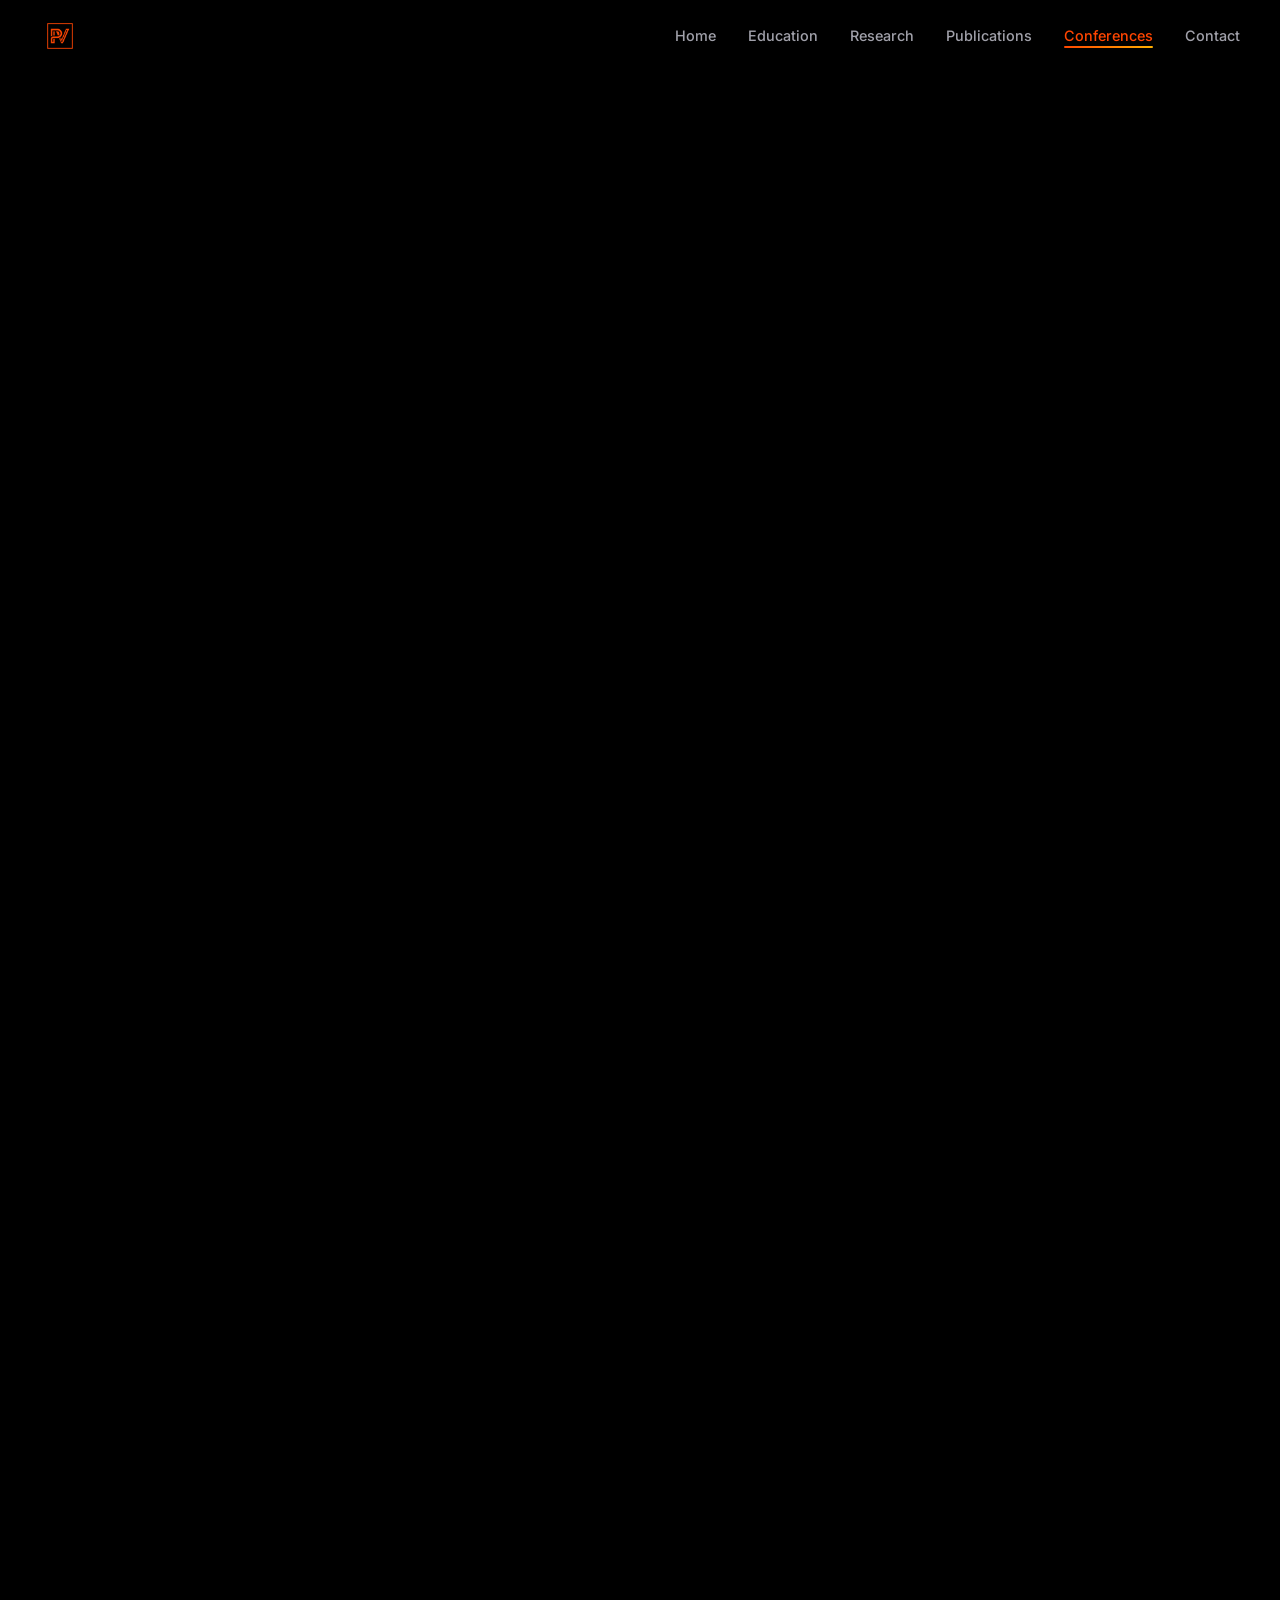
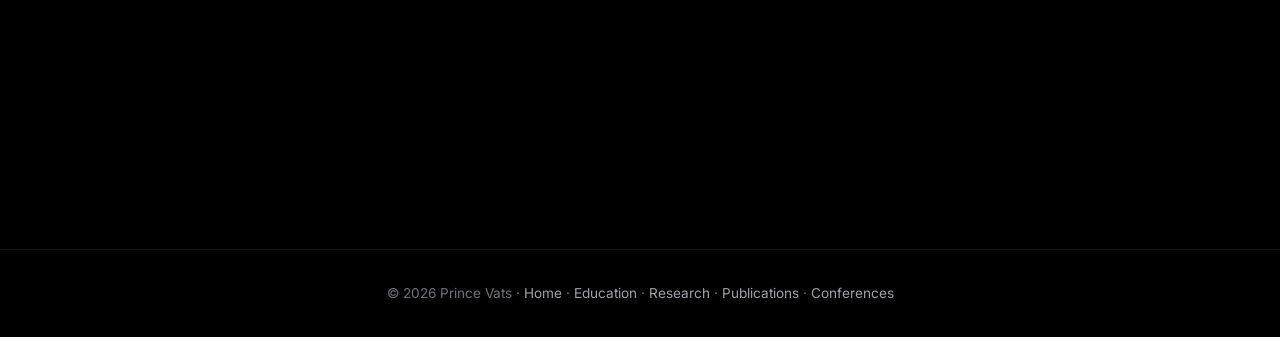
==== pages/conferences.html @ 3655b34f "Add files via upload" ====
<!DOCTYPE html>
<html lang="en">
<head>
  <meta charset="UTF-8" />
  <meta name="viewport" content="width=device-width, initial-scale=1.0" />
  <title>Conferences - Prince Vats</title>
  <link rel="icon" type="image/png" href="../assets/images/PV.png" />
  <link rel="stylesheet" href="../css/style.css?v=3" />
</head>
<body>

<!-- Aerosol particle canvas -->
<canvas id="particleCanvas"></canvas>

<!-- ===== Navigation ===== -->
<nav class="navbar" id="navbar">
  <div class="nav-inner">
    <a href="../index.html" class="nav-logo">
      <img src="../assets/images/PV.png" alt="PV Logo" />
    </a>
    <ul class="nav-links" id="navLinks">
      <li><a href="../index.html">Home</a></li>
      <li><a href="education.html">Education</a></li>
      <li><a href="research.html">Research</a></li>
      <li><a href="publications.html">Publications</a></li>
      <li><a href="conferences.html" class="active">Conferences</a></li>
      <li><a href="../index.html#contact">Contact</a></li>
    </ul>
    <button class="hamburger" id="hamburger" aria-label="Toggle navigation">
      <span></span><span></span><span></span>
    </button>
  </div>
</nav>

<!-- ===== Page Header ===== -->
<div class="page-header">
  <div class="section-container reveal">
    <div class="breadcrumb">
      <a href="../index.html">Home</a> <span class="separator">/</span> <span>Conferences</span>
    </div>
    <span class="section-label">Events & Network</span>
    <h1 class="section-title">Research Events Attended</h1>
    <p class="section-subtitle">Presenting research, engaging with the scientific community, and staying updated on the latest advancements in environmental data science.</p>
  </div>
</div>

<!-- ===== Events Area ===== -->
<section id="conferences" style="padding-top: 2rem;">
  <div class="section-container reveal">
    
    <!-- Year Filters -->
    <div class="filter-controls" id="eventFilters">
      <button class="btn btn-primary filter-btn active" data-filter="all">All</button>
      <button class="btn btn-outline filter-btn" data-filter="2025">2025</button>
      <button class="btn btn-outline filter-btn" data-filter="2023">2023</button>
    </div>

    <div class="event-list" id="eventList">
      
      <!-- Event 1 -->
      <div class="event-item filterable-item" data-year="2025">
        <div class="event-date year-2025">
          <span class="label">Dec</span>
          <span class="year">2025</span>
        </div>
        <div class="event-content">
          <h3>Symposium on Advances in Tools and Technologies to Quantify Health Impacts of Air Pollution</h3>
          <p>IIT Gandhinagar.</p>
          <span class="event-tag">Participant</span>
        </div>
      </div>

      <!-- Event 2 -->
      <div class="event-item filterable-item" data-year="2025">
        <div class="event-date year-2025">
          <span class="label">Dec</span>
          <span class="year">2025</span>
        </div>
        <div class="event-content">
          <h3>Asian Aerosol Conference (AAC 2025)</h3>
          <p>Organized by IASTA, Mumbai.</p>
          <span class="event-tag">1 Presentation &amp; 1 Poster</span>
        </div>
      </div>

      <!-- Event 3 -->
      <div class="event-item filterable-item" data-year="2025">
        <div class="event-date year-2025">
          <span class="label">Aug</span>
          <span class="year">2025</span>
        </div>
        <div class="event-content">
          <h3>India Clean Air Summit 2025</h3>
          <p>Organized by CSTEP, Bengaluru.</p>
          <span class="event-tag">2 Poster Presentations</span>
        </div>
      </div>

      <!-- Event 4 -->
      <div class="event-item filterable-item" data-year="2025">
        <div class="event-date year-2025">
          <span class="label">Mar</span>
          <span class="year">2025</span>
        </div>
        <div class="event-content">
          <h3>Smart Sensors and Data Analytics for Air Quality Management Workshop</h3>
          <p>IIT Bombay.</p>
          <span class="event-tag">Participant</span>
        </div>
      </div>

      <!-- Event 5 -->
      <div class="event-item filterable-item" data-year="2023">
        <div class="event-date year-2023">
          <span class="label">Dec</span>
          <span class="year">2023</span>
        </div>
        <div class="event-content">
          <h3>International Conference on Advances in Air Quality Management (IICAQM 2023)</h3>
          <p>IISc, Bengaluru.</p>
          <span class="event-tag">1 Paper Presentation</span>
        </div>
      </div>

      <!-- Event 6 -->
      <div class="event-item filterable-item" data-year="2023">
        <div class="event-date year-2023">
          <span class="label">Aug</span>
          <span class="year">2023</span>
        </div>
        <div class="event-content">
          <h3>AI4Water: Advanced Data-Driven and Artificial Intelligence Tools in Water Resources Workshop</h3>
          <p>IIT Roorkee.</p>
          <span class="event-tag">Participant</span>
        </div>
      </div>

      <!-- Event 7 -->
      <div class="event-item filterable-item" data-year="2023">
        <div class="event-date year-2023">
          <span class="label">Aug</span>
          <span class="year">2023</span>
        </div>
        <div class="event-content">
          <h3>7th National Water Seminar</h3>
          <p>National Institute of Hydrology, Roorkee.</p>
          <span class="event-tag">2 Paper Presentations</span>
          <span class="event-tag" style="background:rgba(52, 211, 153, 0.15);color:#34d399;margin-left:5px;">🏆 Best Paper Award</span>
        </div>
      </div>

    </div>

  </div>
</section>

<!-- ===== Footer ===== -->
<footer class="footer">
  © 2026 Prince Vats · <a href="../index.html">Home</a> · <a href="education.html">Education</a> · <a href="research.html">Research</a> · <a href="publications.html">Publications</a> · <a href="conferences.html">Conferences</a>
</footer>

<!-- ===== Scripts ===== -->
<script src="../js/particles.js"></script>
<script src="../js/nav.js"></script>
<script>
  // Simple filtering logic
  document.addEventListener('DOMContentLoaded', () => {
    const filterBtns = document.querySelectorAll('#eventFilters .filter-btn');
    const items = document.querySelectorAll('#eventList .filterable-item');

    filterBtns.forEach(btn => {
      btn.addEventListener('click', () => {
        // Update active class
        filterBtns.forEach(b => {
          b.classList.remove('btn-primary', 'active');
          if(!b.classList.contains('btn-outline')) b.classList.add('btn-outline');
        });
        btn.classList.add('btn-primary', 'active');
        btn.classList.remove('btn-outline');

        const filterVal = btn.getAttribute('data-filter');

        // Show/hide items
        items.forEach(item => {
          if (filterVal === 'all' || item.getAttribute('data-year') === filterVal) {
            item.style.display = 'grid'; // .event-item uses grid
            // trigger small reflow for animation if wanted
            item.style.opacity = '1';
          } else {
            item.style.display = 'none';
          }
        });
      });
    });
  });
</script>

</body>
</html>
---- css/style.css ----
/* ===== Google Fonts ===== */
@import url('https://fonts.googleapis.com/css2?family=Inter:wght@300;400;500;600;700;800&family=Playfair+Display:ital,wght@0,500;0,700;1,500&display=swap');

/* ===== Design Tokens ===== */
:root {
  --bg-primary: #000000;
  --bg-secondary: #0a0a0a;
  --bg-card: rgba(15, 15, 15, 0.7);
  --bg-glass: rgba(255, 255, 255, 0.03);
  --text-primary: #ffffff;
  --text-secondary: #a1a1aa;
  --text-muted: #71717a;
  --accent-1: #FF4500;
  --accent-2: #eb4000;
  --accent-3: #d13a00;
  --accent-gradient: linear-gradient(135deg, #FF4500, #ff7b00, #ffb000);
  --accent-glow: rgba(255, 69, 0, 0.15);
  --border-subtle: rgba(255, 255, 255, 0.08);
  --border-accent: rgba(255, 69, 0, 0.3);
  --radius-sm: 8px;
  --radius-md: 16px;
  --radius-lg: 24px;
  --shadow-card: 0 8px 32px rgba(0, 0, 0, 0.5);
  --shadow-glow: 0 0 60px rgba(255, 69, 0, 0.15);
  --transition-fast: 0.2s cubic-bezier(0.4, 0, 0.2, 1);
  --transition-smooth: 0.4s cubic-bezier(0.4, 0, 0.2, 1);
}

/* ===== Reset & Base ===== */
*, *::before, *::after {
  margin: 0;
  padding: 0;
  box-sizing: border-box;
}

html {
  scroll-behavior: smooth;
  font-size: 16px;
}

body {
  font-family: 'Inter', -apple-system, sans-serif;
  background: var(--bg-primary);
  color: var(--text-primary);
  line-height: 1.7;
  overflow-x: hidden;
  min-height: 100vh;
}

a {
  color: var(--accent-1);
  text-decoration: none;
  transition: var(--transition-fast);
}

a:hover {
  color: var(--accent-2);
}

/* ===== Particle Canvas ===== */
#particleCanvas {
  position: fixed;
  inset: 0;
  z-index: 0;
  pointer-events: none;
}

/* ===== Navigation ===== */
.navbar {
  position: fixed;
  top: 0;
  left: 0;
  right: 0;
  z-index: 100;
  padding: 1rem 2rem;
  transition: var(--transition-smooth);
  backdrop-filter: blur(0px);
}

.navbar.scrolled {
  backdrop-filter: blur(20px);
  background: rgba(0, 0, 0, 0.85);
  border-bottom: 1px solid var(--border-subtle);
  padding: 0.75rem 2rem;
}

.nav-inner {
  max-width: 1200px;
  margin: 0 auto;
  display: flex;
  align-items: center;
  justify-content: space-between;
}

.nav-logo {
  display: flex;
  align-items: center;
  text-decoration: none;
}

.nav-logo img {
  height: 40px;
  width: auto;
  object-fit: contain;
  border-radius: 4px; /* Slight rounding for a square image */
  transition: var(--transition-fast);
}

.nav-logo:hover img {
  transform: scale(1.05);
  box-shadow: var(--shadow-glow);
}

.nav-links {
  display: flex;
  gap: 2rem;
  list-style: none;
}

.nav-links a {
  text-decoration: none;
  color: var(--text-secondary);
  font-size: 0.9rem;
  font-weight: 500;
  transition: var(--transition-fast);
  position: relative;
}

.nav-links a::after {
  content: '';
  position: absolute;
  bottom: -4px;
  left: 0;
  width: 0;
  height: 2px;
  background: var(--accent-gradient);
  border-radius: 2px;
  transition: var(--transition-smooth);
}

.nav-links a:hover {
  color: var(--text-primary);
}

.nav-links a:hover::after {
  width: 100%;
}

.nav-links a.active {
  color: var(--accent-1);
}

.nav-links a.active::after {
  width: 100%;
}

.hamburger {
  display: none;
  flex-direction: column;
  gap: 5px;
  cursor: pointer;
  background: none;
  border: none;
  padding: 4px;
}

.hamburger span {
  width: 24px;
  height: 2px;
  background: var(--text-secondary);
  border-radius: 2px;
  transition: var(--transition-fast);
}

/* ===== Sections Common ===== */
section {
  position: relative;
  z-index: 1;
  padding: 6rem 2rem;
}

.section-container {
  max-width: 1100px;
  margin: 0 auto;
}

.section-label {
  display: inline-flex;
  align-items: center;
  gap: 0.5rem;
  font-size: 0.8rem;
  font-weight: 600;
  text-transform: uppercase;
  letter-spacing: 0.12em;
  color: var(--accent-1);
  margin-bottom: 1rem;
}

.section-label::before {
  content: '';
  width: 28px;
  height: 2px;
  background: var(--accent-gradient);
  border-radius: 2px;
}

.section-title {
  font-family: 'Playfair Display', serif;
  font-size: 2.4rem;
  font-weight: 700;
  margin-bottom: 1.5rem;
  color: var(--text-primary);
}

.section-subtitle {
  color: var(--text-secondary);
  font-size: 1.05rem;
  max-width: 700px;
  margin-bottom: 2.5rem;
}

/* ===== Page Header (for interior pages) ===== */
.page-header {
  padding-top: 8rem;
  padding-bottom: 3rem;
  position: relative;
  z-index: 1;
  text-align: center;
}

.page-header .section-label {
  justify-content: center;
}

.page-header .section-title {
  margin-bottom: 0.75rem;
}

.page-header .section-subtitle {
  margin: 0 auto;
}

/* breadcrumb */
.breadcrumb {
  display: flex;
  justify-content: center;
  gap: 0.5rem;
  font-size: 0.85rem;
  color: var(--text-muted);
  margin-bottom: 1.5rem;
}

.breadcrumb a {
  color: var(--text-secondary);
  text-decoration: none;
  transition: var(--transition-fast);
}

.breadcrumb a:hover {
  color: var(--accent-1);
}

.breadcrumb .separator {
  color: var(--text-muted);
}

/* ===== Hero Section ===== */
.hero {
  min-height: 100vh;
  display: flex;
  align-items: center;
  padding-top: 5rem;
}

.hero-grid {
  display: grid;
  grid-template-columns: 1fr 1fr;
  gap: 4rem;
  align-items: center;
}

.hero-text {
  animation: fadeInUp 0.8s ease-out;
}

.hero-badge {
  display: inline-flex;
  align-items: center;
  gap: 0.5rem;
  background: var(--bg-glass);
  border: 1px solid var(--border-accent);
  border-radius: 100px;
  padding: 0.4rem 1rem;
  font-size: 0.8rem;
  color: var(--accent-1);
  margin-bottom: 1.5rem;
  backdrop-filter: blur(10px);
}

.hero-badge .dot {
  width: 6px;
  height: 6px;
  background: #34d399;
  border-radius: 50%;
  animation: pulse 2s ease-in-out infinite;
}

.hero-name {
  font-family: 'Playfair Display', serif;
  font-size: 3.5rem;
  font-weight: 700;
  line-height: 1.15;
  margin-bottom: 0.5rem;
}

.hero-name .gradient {
  background: var(--accent-gradient);
  -webkit-background-clip: text;
  -webkit-text-fill-color: transparent;
  background-clip: text;
}

.hero-title {
  font-size: 1.2rem;
  color: var(--text-secondary);
  margin-bottom: 0.3rem;
  font-weight: 400;
}

.hero-affiliation {
  font-size: 1rem;
  color: var(--text-muted);
  margin-bottom: 2rem;
}

.hero-buttons {
  display: flex;
  gap: 1rem;
  flex-wrap: wrap;
}

/* Social links row */
.hero-socials {
  display: flex;
  gap: 0.75rem;
  margin-top: 1.5rem;
}

.social-link {
  display: inline-flex;
  align-items: center;
  justify-content: center;
  width: 42px;
  height: 42px;
  border-radius: 50%;
  background: var(--bg-glass);
  border: 1px solid var(--border-subtle);
  transition: var(--transition-fast);
  text-decoration: none;
}

.social-link:hover {
  border-color: var(--accent-1);
  background: rgba(59, 130, 246, 0.1);
  transform: translateY(-3px);
  box-shadow: 0 6px 20px rgba(59, 130, 246, 0.2);
}

.social-link svg {
  width: 20px;
  height: 20px;
  fill: var(--text-secondary);
  transition: var(--transition-fast);
}

.social-link:hover svg {
  fill: var(--accent-1);
}

/* ===== Buttons ===== */
.btn {
  display: inline-flex;
  align-items: center;
  gap: 0.5rem;
  padding: 0.75rem 1.5rem;
  border-radius: var(--radius-sm);
  font-size: 0.9rem;
  font-weight: 500;
  text-decoration: none;
  cursor: pointer;
  transition: var(--transition-fast);
  border: none;
  font-family: inherit;
}

.btn-primary {
  background: var(--accent-gradient);
  color: #000;
  font-weight: 600;
}

.btn-primary:hover {
  transform: translateY(-2px);
  box-shadow: 0 8px 30px rgba(59, 130, 246, 0.35);
  color: #000;
}

.btn-outline {
  background: transparent;
  color: var(--text-primary);
  border: 1px solid var(--border-accent);
}

.btn-outline:hover {
  background: var(--bg-glass);
  border-color: var(--accent-1);
  transform: translateY(-2px);
  color: var(--text-primary);
}

.btn-sm {
  padding: 0.5rem 1.1rem;
  font-size: 0.82rem;
}

/* Hero Image */
.hero-image-wrapper {
  display: flex;
  justify-content: center;
  animation: fadeInUp 0.8s ease-out 0.2s both;
}

.hero-image-frame {
  position: relative;
  width: 340px;
  height: 340px;
}

.hero-image-frame::before {
  content: '';
  position: absolute;
  inset: -3px;
  border-radius: 50%;
  background: var(--accent-gradient);
  opacity: 0.6;
  animation: rotate 8s linear infinite;
}

.hero-image-frame::after {
  content: '';
  position: absolute;
  inset: -20px;
  border-radius: 50%;
  border: 1px dashed var(--border-accent);
  animation: rotate 20s linear infinite reverse;
}

.hero-image {
  position: relative;
  width: 100%;
  height: 100%;
  border-radius: 50%;
  object-fit: cover;
  border: 4px solid var(--bg-primary);
  z-index: 1;
}

/* Floating particles around image */
.floating-particle {
  position: absolute;
  width: 8px;
  height: 8px;
  border-radius: 50%;
  z-index: 2;
}

.floating-particle:nth-child(2) {
  top: 10%;
  right: -5%;
  background: var(--accent-1);
  animation: float 3s ease-in-out infinite;
}

.floating-particle:nth-child(3) {
  bottom: 15%;
  left: -8%;
  background: var(--accent-2);
  animation: float 4s ease-in-out infinite 1s;
}

.floating-particle:nth-child(4) {
  top: 50%;
  right: -10%;
  background: var(--accent-3);
  width: 6px;
  height: 6px;
  animation: float 3.5s ease-in-out infinite 0.5s;
}

/* ===== About Section (Homepage) ===== */
.about-content {
  display: grid;
  grid-template-columns: 2fr 1fr;
  gap: 3rem;
}

.about-text p {
  color: var(--text-secondary);
  margin-bottom: 1rem;
  font-size: 1.05rem;
}

.stats-grid {
  display: grid;
  grid-template-columns: 1fr 1fr;
  gap: 1rem;
}

.stat-card {
  background: var(--bg-glass);
  border: 1px solid var(--border-subtle);
  border-radius: var(--radius-md);
  padding: 1.5rem;
  text-align: center;
  transition: var(--transition-fast);
  backdrop-filter: blur(10px);
}

.stat-card:hover {
  border-color: var(--border-accent);
  transform: translateY(-4px);
  box-shadow: var(--shadow-glow);
}

.stat-number {
  font-size: 1.8rem;
  font-weight: 700;
  background: var(--accent-gradient);
  -webkit-background-clip: text;
  -webkit-text-fill-color: transparent;
  background-clip: text;
}

.stat-label {
  font-size: 0.8rem;
  color: var(--text-muted);
  margin-top: 0.25rem;
}

/* ===== Summary Cards (Homepage) ===== */
.summary-grid {
  display: grid;
  grid-template-columns: repeat(auto-fill, minmax(300px, 1fr));
  gap: 1.5rem;
}

.summary-card {
  background: var(--bg-glass);
  border: 1px solid var(--border-subtle);
  border-radius: var(--radius-md);
  padding: 2rem;
  transition: var(--transition-smooth);
  backdrop-filter: blur(10px);
  position: relative;
  overflow: hidden;
  display: flex;
  flex-direction: column;
}

.summary-card::before {
  content: '';
  position: absolute;
  top: 0;
  left: 0;
  right: 0;
  height: 3px;
  background: var(--accent-gradient);
  opacity: 0;
  transition: var(--transition-fast);
}

.summary-card:hover {
  border-color: var(--border-accent);
  transform: translateY(-6px);
  box-shadow: var(--shadow-glow);
}

.summary-card:hover::before {
  opacity: 1;
}

.summary-icon {
  width: 48px;
  height: 48px;
  border-radius: var(--radius-sm);
  background: rgba(59, 130, 246, 0.1);
  display: flex;
  align-items: center;
  justify-content: center;
  font-size: 1.5rem;
  margin-bottom: 1.25rem;
}

.summary-card h3 {
  font-size: 1.15rem;
  font-weight: 600;
  margin-bottom: 0.5rem;
}

.summary-card p {
  color: var(--text-secondary);
  font-size: 0.9rem;
  line-height: 1.6;
  flex: 1;
}

.summary-card .btn {
  margin-top: 1.25rem;
  align-self: flex-start;
}

/* ===== Education Timeline ===== */
.timeline {
  position: relative;
  padding-left: 2rem;
}

.timeline::before {
  content: '';
  position: absolute;
  left: 0;
  top: 0;
  bottom: 0;
  width: 2px;
  background: linear-gradient(to bottom, var(--accent-1), var(--accent-3), transparent);
  border-radius: 2px;
}

.timeline-item {
  position: relative;
  padding-bottom: 2.5rem;
}

.timeline-item:last-child {
  padding-bottom: 0;
}

.timeline-item::before {
  content: '';
  position: absolute;
  left: -2rem;
  top: 6px;
  width: 12px;
  height: 12px;
  border-radius: 50%;
  border: 2px solid var(--accent-1);
  background: var(--bg-primary);
  transform: translateX(-5px);
}

.timeline-item.active::before {
  background: var(--accent-1);
  box-shadow: 0 0 12px var(--accent-1);
}

.timeline-card {
  background: var(--bg-glass);
  border: 1px solid var(--border-subtle);
  border-radius: var(--radius-md);
  padding: 1.5rem 2rem;
  transition: var(--transition-fast);
  backdrop-filter: blur(10px);
}

.timeline-card:hover {
  border-color: var(--border-accent);
  box-shadow: var(--shadow-glow);
}

.timeline-year {
  display: inline-block;
  font-size: 0.75rem;
  font-weight: 600;
  color: var(--accent-1);
  background: rgba(59, 130, 246, 0.1);
  padding: 0.2rem 0.7rem;
  border-radius: 100px;
  margin-bottom: 0.75rem;
}

.timeline-degree {
  font-size: 1.15rem;
  font-weight: 600;
  margin-bottom: 0.25rem;
}

.timeline-school {
  color: var(--text-secondary);
  font-size: 0.95rem;
}

.timeline-details {
  color: var(--text-muted);
  font-size: 0.85rem;
  margin-top: 0.5rem;
  line-height: 1.6;
}

/* ===== Research Cards ===== */
.research-grid {
  display: grid;
  grid-template-columns: repeat(auto-fill, minmax(300px, 1fr));
  gap: 1.5rem;
}

.research-card {
  background: var(--bg-glass);
  border: 1px solid var(--border-subtle);
  border-radius: var(--radius-md);
  padding: 2rem;
  transition: var(--transition-smooth);
  backdrop-filter: blur(10px);
  position: relative;
  overflow: hidden;
}

.research-card::before {
  content: '';
  position: absolute;
  top: 0;
  left: 0;
  right: 0;
  height: 3px;
  background: var(--accent-gradient);
  opacity: 0;
  transition: var(--transition-fast);
}

.research-card:hover {
  border-color: var(--border-accent);
  transform: translateY(-6px);
  box-shadow: var(--shadow-glow);
}

.research-card:hover::before {
  opacity: 1;
}

.research-icon {
  width: 48px;
  height: 48px;
  border-radius: var(--radius-sm);
  background: rgba(59, 130, 246, 0.1);
  display: flex;
  align-items: center;
  justify-content: center;
  font-size: 1.5rem;
  margin-bottom: 1.25rem;
}

.research-card h3 {
  font-size: 1.05rem;
  font-weight: 600;
  margin-bottom: 0.5rem;
}

.research-card p {
  color: var(--text-secondary);
  font-size: 0.9rem;
  line-height: 1.6;
}

/* ===== Publications List ===== */
.publication-list {
  display: flex;
  flex-direction: column;
  gap: 1.5rem;
}

.publication-item {
  background: var(--bg-glass);
  border: 1px solid var(--border-subtle);
  border-radius: var(--radius-md);
  padding: 2rem;
  transition: var(--transition-smooth);
  backdrop-filter: blur(10px);
  position: relative;
  overflow: hidden;
  display: flex;
  flex-direction: column;
}

.publication-content-wrapper {
  display: grid;
  grid-template-columns: 140px 1fr;
  gap: 1.5rem;
  align-items: start;
}

.publication-thumbnail-link {
  display: block;
  width: 100%;
  flex-shrink: 0;
  border-radius: var(--radius-sm);
  overflow: hidden;
  border: 1px solid var(--border-subtle);
  transition: var(--transition-fast);
  background: var(--bg-secondary);
}

.publication-thumbnail-link:hover {
  border-color: var(--accent-1);
  box-shadow: var(--shadow-glow);
  transform: translateY(-3px);
}

.publication-thumbnail {
  width: 100%;
  height: auto;
  aspect-ratio: 3/4;
  object-fit: cover;
  display: block;
  opacity: 0.9;
  transition: opacity 0.3s ease;
}

.publication-thumbnail:hover {
  opacity: 1;
}

@media (max-width: 640px) {
  .publication-content-wrapper {
    grid-template-columns: 1fr;
  }
  .publication-thumbnail-link {
    width: 120px;
    margin-bottom: 1rem;
  }
}

.publication-item::before {
  content: '';
  position: absolute;
  top: 0;
  left: 0;
  bottom: 0;
  width: 3px;
  background: var(--accent-gradient);
  opacity: 0;
  transition: var(--transition-fast);
}

.publication-item:hover {
  border-color: var(--border-accent);
  box-shadow: var(--shadow-glow);
}

.publication-item:hover::before {
  opacity: 1;
}

.publication-number {
  display: inline-flex;
  align-items: center;
  justify-content: center;
  width: 28px;
  height: 28px;
  border-radius: 50%;
  background: rgba(59, 130, 246, 0.15);
  color: var(--accent-1);
  font-size: 0.8rem;
  font-weight: 700;
  margin-bottom: 0.75rem;
}

.publication-title {
  font-size: 1.05rem;
  font-weight: 600;
  margin-bottom: 0.5rem;
  line-height: 1.5;
  color: var(--text-primary);
}

.publication-authors {
  color: var(--text-secondary);
  font-size: 0.9rem;
  margin-bottom: 0.35rem;
}

.publication-authors strong {
  color: var(--accent-2);
}

.publication-venue {
  color: var(--text-muted);
  font-size: 0.85rem;
  font-style: italic;
}

.publication-year {
  display: inline-block;
  font-size: 0.75rem;
  font-weight: 600;
  color: var(--accent-1);
  background: rgba(59, 130, 246, 0.1);
  padding: 0.15rem 0.6rem;
  border-radius: 100px;
  margin-top: 0.75rem;
}

.scholar-cta {
  margin-top: 3rem;
  text-align: center;
}

/* ===== Conference / Events ===== */
.event-list {
  display: flex;
  flex-direction: column;
  gap: 1.5rem;
}

.event-item {
  background: var(--bg-glass);
  border: 1px solid var(--border-subtle);
  border-radius: var(--radius-md);
  padding: 2rem;
  transition: var(--transition-smooth);
  backdrop-filter: blur(10px);
  display: grid;
  grid-template-columns: auto 1fr;
  gap: 1.5rem;
  align-items: start;
}

.event-item:hover {
  border-color: var(--border-accent);
  box-shadow: var(--shadow-glow);
}

.event-date {
  display: flex;
  flex-direction: column;
  align-items: center;
  justify-content: center;
  min-width: 70px;
  padding: 0.75rem;
  border-radius: var(--radius-sm);
  background: rgba(59, 130, 246, 0.1);
  border: 1px solid var(--border-accent);
}

.event-date .year {
  font-size: 1.4rem;
  font-weight: 700;
  background: var(--accent-gradient);
  -webkit-background-clip: text;
  -webkit-text-fill-color: transparent;
  background-clip: text;
}

.event-date .label {
  font-size: 0.7rem;
  color: var(--text-muted);
  text-transform: uppercase;
  letter-spacing: 0.05em;
}

.event-content h3 {
  font-size: 1.05rem;
  font-weight: 600;
  margin-bottom: 0.35rem;
}

.event-content p {
  color: var(--text-secondary);
  font-size: 0.9rem;
  line-height: 1.6;
}

/* Custom Year Event Colors */
.event-date.year-2025 {
  background: rgba(147, 51, 234, 0.1);
  border-color: rgba(147, 51, 234, 0.3);
}
.event-date.year-2025 .year {
  background: linear-gradient(135deg, #a855f7 0%, #ec4899 100%);
  -webkit-background-clip: text;
  -webkit-text-fill-color: transparent;
  background-clip: text;
}
.event-date.year-2023 {
  background: rgba(16, 185, 129, 0.1);
  border-color: rgba(16, 185, 129, 0.3);
}
.event-date.year-2023 .year {
  background: linear-gradient(135deg, #10b981 0%, #2dd4bf 100%);
  -webkit-background-clip: text;
  -webkit-text-fill-color: transparent;
  background-clip: text;
}

/* ===== Filter Controls ===== */
.filter-controls {
  display: flex;
  justify-content: center;
  gap: 1rem;
  margin-bottom: 3rem;
  flex-wrap: wrap;
}

.filter-btn {
  padding: 0.6rem 1.25rem;
  font-size: 0.9rem;
  border-radius: 100px;
}

.event-tag {
  display: inline-block;
  font-size: 0.72rem;
  font-weight: 600;
  color: var(--accent-1);
  background: rgba(59, 130, 246, 0.1);
  padding: 0.15rem 0.55rem;
  border-radius: 100px;
  margin-top: 0.5rem;
}

/* ===== Skills / Tools ===== */
.skills-container {
  display: flex;
  flex-wrap: wrap;
  gap: 0.75rem;
}

.skill-tag {
  display: inline-flex;
  align-items: center;
  gap: 0.4rem;
  padding: 0.5rem 1rem;
  background: var(--bg-glass);
  border: 1px solid var(--border-subtle);
  border-radius: 100px;
  font-size: 0.85rem;
  color: var(--text-secondary);
  transition: var(--transition-fast);
  backdrop-filter: blur(10px);
}

.skill-tag:hover {
  border-color: var(--border-accent);
  color: var(--accent-1);
  transform: translateY(-2px);
}

/* ===== Contact Section ===== */
.contact-grid {
  display: grid;
  grid-template-columns: 1fr 1fr;
  gap: 2rem;
}

.contact-info {
  display: flex;
  flex-direction: column;
  gap: 1.5rem;
}

.contact-item {
  display: flex;
  align-items: center;
  gap: 1rem;
  color: var(--text-secondary);
}

.contact-icon {
  width: 44px;
  height: 44px;
  border-radius: var(--radius-sm);
  background: rgba(59, 130, 246, 0.1);
  display: flex;
  align-items: center;
  justify-content: center;
  font-size: 1.2rem;
  flex-shrink: 0;
}

.contact-item a {
  color: var(--text-secondary);
  text-decoration: none;
  transition: var(--transition-fast);
}

.contact-item a:hover {
  color: var(--accent-1);
}

.contact-form {
  display: flex;
  flex-direction: column;
  gap: 1rem;
}

.form-group input,
.form-group textarea {
  width: 100%;
  padding: 0.85rem 1rem;
  background: var(--bg-glass);
  border: 1px solid var(--border-subtle);
  border-radius: var(--radius-sm);
  color: var(--text-primary);
  font-family: 'Inter', sans-serif;
  font-size: 0.9rem;
  transition: var(--transition-fast);
  outline: none;
}

.form-group input:focus,
.form-group textarea:focus {
  border-color: var(--accent-1);
  box-shadow: 0 0 0 3px rgba(255, 69, 0, 0.12);
}

.form-group textarea {
  min-height: 120px;
  resize: vertical;
}

.form-group input::placeholder,
.form-group textarea::placeholder {
  color: var(--text-muted);
}

/* ===== Footer ===== */
.footer {
  position: relative;
  z-index: 1;
  text-align: center;
  padding: 2rem;
  border-top: 1px solid var(--border-subtle);
  color: var(--text-muted);
  font-size: 0.85rem;
}

.footer a {
  color: var(--text-secondary);
  text-decoration: none;
  transition: var(--transition-fast);
}

.footer a:hover {
  color: var(--accent-1);
}

/* ===== Animations ===== */
@keyframes fadeInUp {
  from {
    opacity: 0;
    transform: translateY(30px);
  }
  to {
    opacity: 1;
    transform: translateY(0);
  }
}

@keyframes float {
  0%, 100% { transform: translateY(0); }
  50% { transform: translateY(-12px); }
}

@keyframes pulse {
  0%, 100% { opacity: 1; transform: scale(1); }
  50% { opacity: 0.5; transform: scale(1.5); }
}

@keyframes rotate {
  from { transform: rotate(0deg); }
  to { transform: rotate(360deg); }
}

/* Scroll reveal */
.reveal {
  opacity: 0;
  transform: translateY(30px);
  transition: opacity 0.6s ease-out, transform 0.6s ease-out;
}

.reveal.visible {
  opacity: 1;
  transform: translateY(0);
}

/* ===== Responsive ===== */
@media (max-width: 900px) {
  .hero-grid {
    grid-template-columns: 1fr;
    text-align: center;
    gap: 3rem;
  }

  .hero-image-wrapper {
    order: -1;
  }

  .hero-image-frame {
    width: 260px;
    height: 260px;
  }

  .hero-buttons {
    justify-content: center;
  }

  .hero-socials {
    justify-content: center;
  }

  .hero-name {
    font-size: 2.6rem;
  }

  .about-content {
    grid-template-columns: 1fr;
  }

  .contact-grid {
    grid-template-columns: 1fr;
  }

  .section-title {
    font-size: 2rem;
  }

  .nav-links {
    display: none;
    position: absolute;
    top: 100%;
    left: 0;
    right: 0;
    flex-direction: column;
    background: rgba(0, 0, 0, 0.95);
    backdrop-filter: blur(20px);
    padding: 1rem 2rem;
    gap: 1rem;
    border-bottom: 1px solid var(--border-subtle);
  }

  .nav-links.active {
    display: flex;
  }

  .hamburger {
    display: flex;
  }

  .event-item {
    grid-template-columns: 1fr;
  }
}

@media (max-width: 600px) {
  section {
    padding: 4rem 1.25rem;
  }

  .hero-name {
    font-size: 2rem;
  }

  .research-grid,
  .summary-grid {
    grid-template-columns: 1fr;
  }

  .stats-grid {
    grid-template-columns: 1fr 1fr;
  }

  .page-header {
    padding-top: 6rem;
  }
}
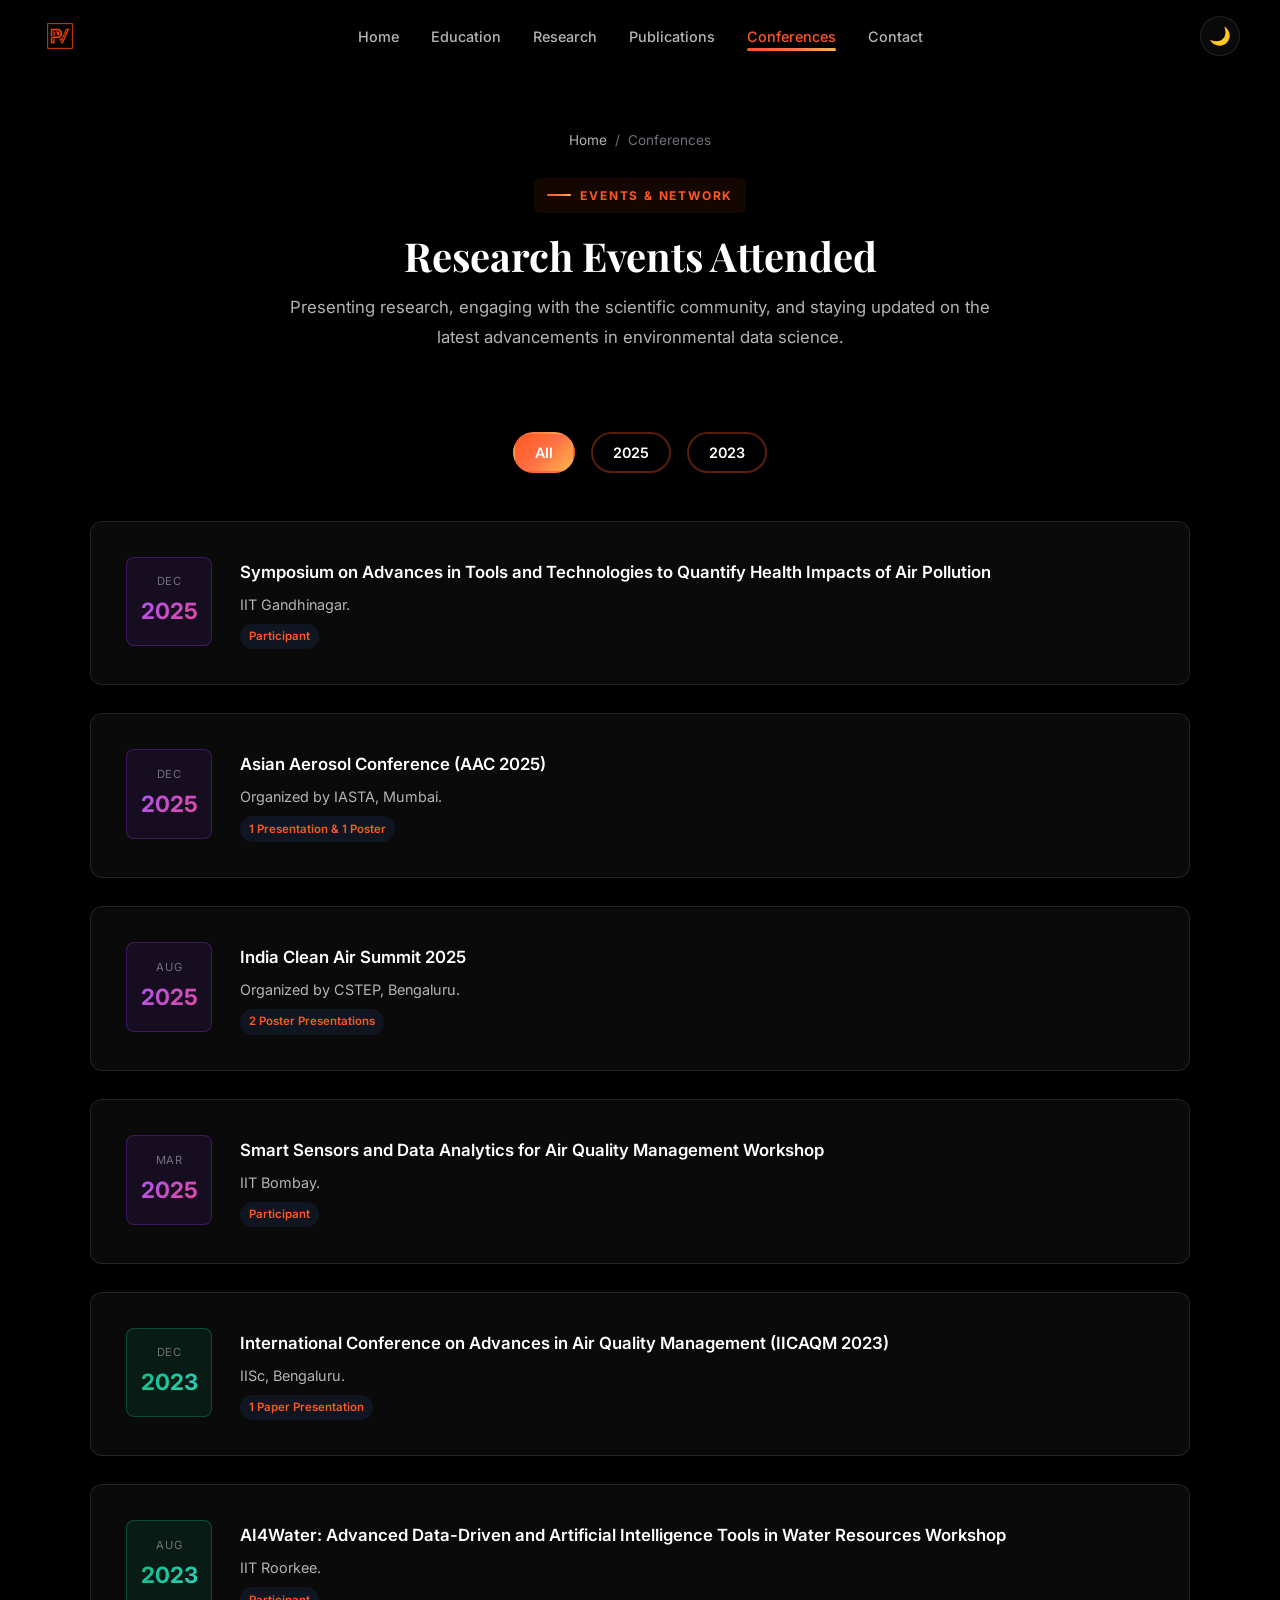
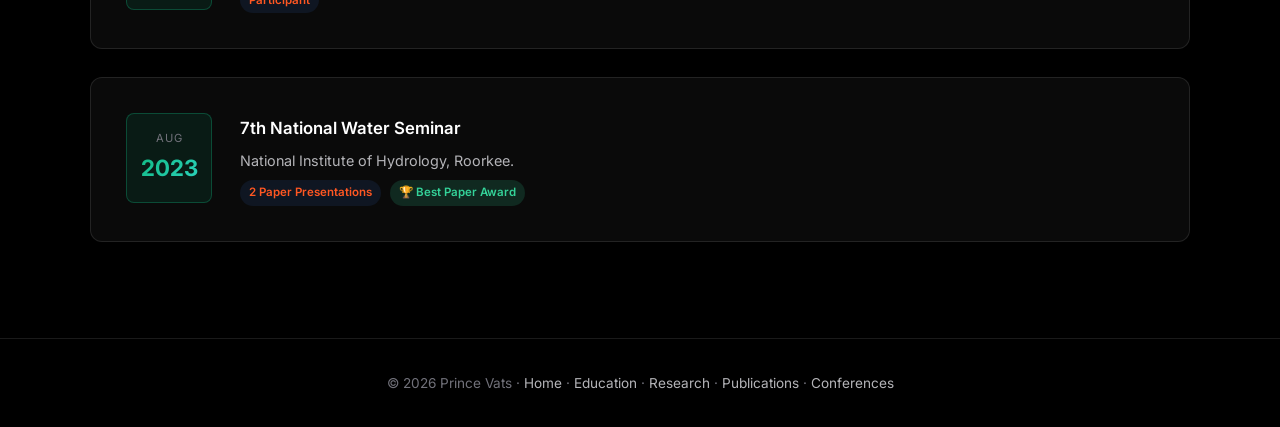
==== commit c8002444: "feat: modernize website with refined design system, dark mode toggle, and enhanced animations - Refi" ====
--- a/pages/conferences.html
+++ b/pages/conferences.html
@@ -26,6 +26,9 @@
       <li><a href="conferences.html" class="active">Conferences</a></li>
       <li><a href="../index.html#contact">Contact</a></li>
     </ul>
+    <button class="theme-toggle" id="themeToggle" aria-label="Toggle dark mode" title="Toggle theme">
+      <span>🌙</span>
+    </button>
     <button class="hamburger" id="hamburger" aria-label="Toggle navigation">
       <span></span><span></span><span></span>
     </button>
--- a/css/style.css
+++ b/css/style.css
@@ -1,29 +1,85 @@
 /* ===== Google Fonts ===== */
 @import url('https://fonts.googleapis.com/css2?family=Inter:wght@300;400;500;600;700;800&family=Playfair+Display:ital,wght@0,500;0,700;1,500&display=swap');
 
-/* ===== Design Tokens ===== */
+/* ===== Design Tokens (Dark Mode - Default) ===== */
 :root {
+  /* Background Colors */
   --bg-primary: #000000;
   --bg-secondary: #0a0a0a;
   --bg-card: rgba(15, 15, 15, 0.7);
-  --bg-glass: rgba(255, 255, 255, 0.03);
+  --bg-glass: rgba(255, 255, 255, 0.04);
+  
+  /* Text Colors */
   --text-primary: #ffffff;
-  --text-secondary: #a1a1aa;
+  --text-secondary: #b4b4b8;
   --text-muted: #71717a;
-  --accent-1: #FF4500;
-  --accent-2: #eb4000;
-  --accent-3: #d13a00;
-  --accent-gradient: linear-gradient(135deg, #FF4500, #ff7b00, #ffb000);
-  --accent-glow: rgba(255, 69, 0, 0.15);
-  --border-subtle: rgba(255, 255, 255, 0.08);
-  --border-accent: rgba(255, 69, 0, 0.3);
+  
+  /* Primary Accent - Refined Orange-Red */
+  --accent-1: #FF5722;        /* Refined primary orange */
+  --accent-1-hover: #FF6E40;  /* Lighter hover state */
+  --accent-1-dark: #E64A19;   /* Darker state */
+  --accent-2: #FF7043;        /* Secondary lighter orange */
+  --accent-3: #D84315;        /* Tertiary darker orange */
+  
+  /* Accent Gradients */
+  --accent-gradient: linear-gradient(135deg, #FF5722 0%, #FF7043 50%, #FFB74D 100%);
+  --accent-glow: rgba(255, 87, 34, 0.15);
+  --accent-soft-glow: rgba(255, 87, 34, 0.08);
+  
+  /* Borders */
+  --border-subtle: rgba(255, 255, 255, 0.10);
+  --border-accent: rgba(255, 87, 34, 0.35);
+  --border-accent-hover: rgba(255, 87, 34, 0.50);
+  
+  /* Border Radius */
   --radius-sm: 8px;
-  --radius-md: 16px;
-  --radius-lg: 24px;
+  --radius-md: 12px;
+  --radius-lg: 16px;
+  
+  /* Shadows */
+  --shadow-sm: 0 4px 12px rgba(0, 0, 0, 0.4);
   --shadow-card: 0 8px 32px rgba(0, 0, 0, 0.5);
-  --shadow-glow: 0 0 60px rgba(255, 69, 0, 0.15);
+  --shadow-lg: 0 16px 48px rgba(0, 0, 0, 0.6);
+  --shadow-glow: 0 0 24px rgba(255, 87, 34, 0.20);
+  --shadow-glow-lg: 0 0 48px rgba(255, 87, 34, 0.25);
+  
+  /* Transitions */
   --transition-fast: 0.2s cubic-bezier(0.4, 0, 0.2, 1);
-  --transition-smooth: 0.4s cubic-bezier(0.4, 0, 0.2, 1);
+  --transition-smooth: 0.35s cubic-bezier(0.4, 0, 0.2, 1);
+  --transition-slow: 0.5s cubic-bezier(0.4, 0, 0.2, 1);
+}
+
+/* ===== Light Mode Colors (for dark mode toggle) ===== */
+:root.light-mode {
+  /* Background Colors */
+  --bg-primary: #fafafa;
+  --bg-secondary: #f5f5f5;
+  --bg-card: rgba(255, 255, 255, 0.8);
+  --bg-glass: rgba(255, 255, 255, 0.6);
+  
+  /* Text Colors */
+  --text-primary: #1a1a1a;
+  --text-secondary: #4b5563;
+  --text-muted: #8b92a0;
+  
+  /* Accent Colors - Same accent */
+  --accent-1: #FF5722;
+  --accent-1-hover: #FF6E40;
+  --accent-1-dark: #E64A19;
+  --accent-2: #FF7043;
+  --accent-3: #D84315;
+  
+  /* Borders */
+  --border-subtle: rgba(0, 0, 0, 0.10);
+  --border-accent: rgba(255, 87, 34, 0.30);
+  --border-accent-hover: rgba(255, 87, 34, 0.45);
+  
+  /* Shadows */
+  --shadow-sm: 0 4px 12px rgba(0, 0, 0, 0.08);
+  --shadow-card: 0 8px 32px rgba(0, 0, 0, 0.12);
+  --shadow-lg: 0 16px 48px rgba(0, 0, 0, 0.15);
+  --shadow-glow: 0 0 24px rgba(255, 87, 34, 0.15);
+  --shadow-glow-lg: 0 0 48px rgba(255, 87, 34, 0.20);
 }
 
 /* ===== Reset & Base ===== */
@@ -42,9 +98,10 @@
   font-family: 'Inter', -apple-system, sans-serif;
   background: var(--bg-primary);
   color: var(--text-primary);
-  line-height: 1.7;
+  line-height: 1.8;
   overflow-x: hidden;
   min-height: 100vh;
+  transition: background 0.3s ease, color 0.3s ease;
 }
 
 a {
@@ -102,13 +159,36 @@
   height: 40px;
   width: auto;
   object-fit: contain;
-  border-radius: 4px; /* Slight rounding for a square image */
+  border-radius: 6px;
   transition: var(--transition-fast);
 }
 
 .nav-logo:hover img {
+  transform: scale(1.08);
+  box-shadow: var(--shadow-glow);
+}
+
+/* Dark mode toggle button */
+.theme-toggle {
+  display: flex;
+  align-items: center;
+  justify-content: center;
+  width: 40px;
+  height: 40px;
+  border-radius: 50%;
+  background: var(--bg-glass);
+  border: 1px solid var(--border-subtle);
+  cursor: pointer;
+  transition: var(--transition-fast);
+  color: var(--text-secondary);
+  font-size: 1.1rem;
+}
+
+.theme-toggle:hover {
+  border-color: var(--accent-1);
+  color: var(--accent-1);
+  background: rgba(255, 87, 34, 0.08);
   transform: scale(1.05);
-  box-shadow: var(--shadow-glow);
 }
 
 .nav-links {
@@ -124,15 +204,16 @@
   font-weight: 500;
   transition: var(--transition-fast);
   position: relative;
+  padding-bottom: 6px;
 }
 
 .nav-links a::after {
   content: '';
   position: absolute;
-  bottom: -4px;
+  bottom: 0;
   left: 0;
   width: 0;
-  height: 2px;
+  height: 3px;
   background: var(--accent-gradient);
   border-radius: 2px;
   transition: var(--transition-smooth);
@@ -142,16 +223,13 @@
   color: var(--text-primary);
 }
 
-.nav-links a:hover::after {
+.nav-links a:hover::after,
+.nav-links a.active::after {
   width: 100%;
 }
 
 .nav-links a.active {
   color: var(--accent-1);
-}
-
-.nav-links a.active::after {
-  width: 100%;
 }
 
 .hamburger {
@@ -187,18 +265,21 @@
 .section-label {
   display: inline-flex;
   align-items: center;
-  gap: 0.5rem;
-  font-size: 0.8rem;
-  font-weight: 600;
+  gap: 0.6rem;
+  font-size: 0.75rem;
+  font-weight: 700;
   text-transform: uppercase;
-  letter-spacing: 0.12em;
+  letter-spacing: 0.15em;
   color: var(--accent-1);
-  margin-bottom: 1rem;
+  margin-bottom: 1.2rem;
+  padding: 0.4rem 0.8rem;
+  background: var(--accent-soft-glow);
+  border-radius: 6px;
 }
 
 .section-label::before {
   content: '';
-  width: 28px;
+  width: 24px;
   height: 2px;
   background: var(--accent-gradient);
   border-radius: 2px;
@@ -206,10 +287,11 @@
 
 .section-title {
   font-family: 'Playfair Display', serif;
-  font-size: 2.4rem;
+  font-size: 2.5rem;
   font-weight: 700;
-  margin-bottom: 1.5rem;
+  margin-bottom: 1.75rem;
   color: var(--text-primary);
+  line-height: 1.2;
 }
 
 .section-subtitle {
@@ -286,15 +368,22 @@
 .hero-badge {
   display: inline-flex;
   align-items: center;
-  gap: 0.5rem;
-  background: var(--bg-glass);
-  border: 1px solid var(--border-accent);
-  border-radius: 100px;
-  padding: 0.4rem 1rem;
+  gap: 0.6rem;
+  background: var(--accent-soft-glow);
+  border: 1.5px solid var(--border-accent);
+  border-radius: 50px;
+  padding: 0.5rem 1.2rem;
   font-size: 0.8rem;
+  font-weight: 600;
   color: var(--accent-1);
-  margin-bottom: 1.5rem;
+  margin-bottom: 2rem;
   backdrop-filter: blur(10px);
+  transition: var(--transition-fast);
+}
+
+.hero-badge:hover {
+  border-color: var(--accent-1-hover);
+  background: rgba(255, 87, 34, 0.12);
 }
 
 .hero-badge .dot {
@@ -307,10 +396,11 @@
 
 .hero-name {
   font-family: 'Playfair Display', serif;
-  font-size: 3.5rem;
-  font-weight: 700;
-  line-height: 1.15;
+  font-size: 3.8rem;
+  font-weight: 800;
+  line-height: 1.1;
   margin-bottom: 0.5rem;
+  letter-spacing: -1px;
 }
 
 .hero-name .gradient {
@@ -350,72 +440,88 @@
   display: inline-flex;
   align-items: center;
   justify-content: center;
-  width: 42px;
-  height: 42px;
+  width: 44px;
+  height: 44px;
   border-radius: 50%;
   background: var(--bg-glass);
-  border: 1px solid var(--border-subtle);
-  transition: var(--transition-fast);
+  border: 1.5px solid var(--border-subtle);
+  transition: var(--transition-smooth);
   text-decoration: none;
+  cursor: pointer;
 }
 
 .social-link:hover {
   border-color: var(--accent-1);
-  background: rgba(59, 130, 246, 0.1);
-  transform: translateY(-3px);
-  box-shadow: 0 6px 20px rgba(59, 130, 246, 0.2);
+  background: var(--accent-soft-glow);
+  transform: translateY(-4px);
+  box-shadow: var(--shadow-glow);
 }
 
 .social-link svg {
-  width: 20px;
-  height: 20px;
+  width: 22px;
+  height: 22px;
   fill: var(--text-secondary);
   transition: var(--transition-fast);
 }
 
 .social-link:hover svg {
   fill: var(--accent-1);
+}
+
+.social-link:focus {
+  outline: none;
+  box-shadow: 0 0 0 3px var(--accent-soft-glow);
 }
 
 /* ===== Buttons ===== */
 .btn {
   display: inline-flex;
   align-items: center;
+  justify-content: center;
   gap: 0.5rem;
-  padding: 0.75rem 1.5rem;
-  border-radius: var(--radius-sm);
+  padding: 0.85rem 1.8rem;
+  border-radius: var(--radius-md);
   font-size: 0.9rem;
-  font-weight: 500;
+  font-weight: 600;
   text-decoration: none;
   cursor: pointer;
-  transition: var(--transition-fast);
-  border: none;
+  transition: var(--transition-smooth);
+  border: 2px solid transparent;
   font-family: inherit;
 }
 
 .btn-primary {
   background: var(--accent-gradient);
-  color: #000;
-  font-weight: 600;
+  color: #fff;
+  box-shadow: var(--shadow-sm);
 }
 
 .btn-primary:hover {
-  transform: translateY(-2px);
-  box-shadow: 0 8px 30px rgba(59, 130, 246, 0.35);
-  color: #000;
+  transform: translateY(-3px);
+  box-shadow: var(--shadow-glow-lg);
+  filter: brightness(1.1);
+}
+
+.btn-primary:active {
+  transform: translateY(-1px);
 }
 
 .btn-outline {
   background: transparent;
   color: var(--text-primary);
-  border: 1px solid var(--border-accent);
+  border: 2px solid var(--border-accent);
 }
 
 .btn-outline:hover {
-  background: var(--bg-glass);
+  background: var(--accent-soft-glow);
   border-color: var(--accent-1);
+  color: var(--accent-1);
   transform: translateY(-2px);
-  color: var(--text-primary);
+}
+
+.btn:focus {
+  outline: none;
+  box-shadow: 0 0 0 3px var(--accent-soft-glow);
 }
 
 .btn-sm {
@@ -434,6 +540,11 @@
   position: relative;
   width: 340px;
   height: 340px;
+  transition: var(--transition-smooth);
+}
+
+.hero-image-frame:hover {
+  transform: scale(1.02);
 }
 
 .hero-image-frame::before {
@@ -442,7 +553,7 @@
   inset: -3px;
   border-radius: 50%;
   background: var(--accent-gradient);
-  opacity: 0.6;
+  opacity: 0.5;
   animation: rotate 8s linear infinite;
 }
 
@@ -451,8 +562,9 @@
   position: absolute;
   inset: -20px;
   border-radius: 50%;
-  border: 1px dashed var(--border-accent);
+  border: 2px dashed var(--border-accent);
   animation: rotate 20s linear infinite reverse;
+  opacity: 0.6;
 }
 
 .hero-image {
@@ -461,8 +573,13 @@
   height: 100%;
   border-radius: 50%;
   object-fit: cover;
-  border: 4px solid var(--bg-primary);
+  border: 5px solid var(--bg-primary);
   z-index: 1;
+  transition: var(--transition-smooth);
+}
+
+.hero-image-frame:hover .hero-image {
+  filter: brightness(1.05);
 }
 
 /* Floating particles around image */
@@ -518,33 +635,57 @@
 
 .stat-card {
   background: var(--bg-glass);
-  border: 1px solid var(--border-subtle);
+  border: 1.5px solid var(--border-subtle);
   border-radius: var(--radius-md);
-  padding: 1.5rem;
+  padding: 2rem 1.5rem;
   text-align: center;
-  transition: var(--transition-fast);
+  transition: var(--transition-smooth);
   backdrop-filter: blur(10px);
+  position: relative;
+  overflow: hidden;
+}
+
+.stat-card::before {
+  content: '';
+  position: absolute;
+  top: 0;
+  left: 0;
+  right: 0;
+  height: 2px;
+  background: var(--accent-gradient);
+  opacity: 0;
+  transition: opacity var(--transition-fast);
 }
 
 .stat-card:hover {
-  border-color: var(--border-accent);
-  transform: translateY(-4px);
+  border-color: var(--border-accent-hover);
+  transform: translateY(-5px);
   box-shadow: var(--shadow-glow);
+  background: rgba(255, 87, 34, 0.06);
+}
+
+.stat-card:hover::before {
+  opacity: 1;
 }
 
 .stat-number {
-  font-size: 1.8rem;
-  font-weight: 700;
+  font-size: 2rem;
+  font-weight: 800;
   background: var(--accent-gradient);
   -webkit-background-clip: text;
   -webkit-text-fill-color: transparent;
   background-clip: text;
+  line-height: 1;
+  min-height: 2.5rem;
 }
 
 .stat-label {
   font-size: 0.8rem;
   color: var(--text-muted);
-  margin-top: 0.25rem;
+  margin-top: 0.4rem;
+  font-weight: 600;
+  text-transform: uppercase;
+  letter-spacing: 0.05em;
 }
 
 /* ===== Summary Cards (Homepage) ===== */
@@ -556,15 +697,16 @@
 
 .summary-card {
   background: var(--bg-glass);
-  border: 1px solid var(--border-subtle);
+  border: 1.5px solid var(--border-subtle);
   border-radius: var(--radius-md);
-  padding: 2rem;
+  padding: 2.2rem;
   transition: var(--transition-smooth);
   backdrop-filter: blur(10px);
   position: relative;
   overflow: hidden;
   display: flex;
   flex-direction: column;
+  box-shadow: var(--shadow-sm);
 }
 
 .summary-card::before {
@@ -576,13 +718,14 @@
   height: 3px;
   background: var(--accent-gradient);
   opacity: 0;
-  transition: var(--transition-fast);
+  transition: opacity var(--transition-fast);
 }
 
 .summary-card:hover {
-  border-color: var(--border-accent);
-  transform: translateY(-6px);
+  border-color: var(--border-accent-hover);
+  transform: translateY(-8px);
   box-shadow: var(--shadow-glow);
+  background: var(--bg-glass);
 }
 
 .summary-card:hover::before {
@@ -622,106 +765,135 @@
 /* ===== Education Timeline ===== */
 .timeline {
   position: relative;
-  padding-left: 2rem;
+  padding-left: 2.5rem;
 }
 
 .timeline::before {
+  content: '';
+  position: absolute;
+  left: 0;
+  top: 8px;
+  bottom: 0;
+  width: 3px;
+  background: linear-gradient(to bottom, var(--accent-1), var(--accent-2), var(--accent-3), transparent);
+  border-radius: 2px;
+}
+
+.timeline-item {
+  position: relative;
+  padding-bottom: 3rem;
+}
+
+.timeline-item:last-child {
+  padding-bottom: 0;
+}
+
+.timeline-item::before {
+  content: '';
+  position: absolute;
+  left: -2.75rem;
+  top: 8px;
+  width: 16px;
+  height: 16px;
+  border-radius: 50%;
+  border: 3px solid var(--accent-1);
+  background: var(--bg-primary);
+  transition: var(--transition-smooth);
+  box-shadow: 0 0 0 3px rgba(255, 87, 34, 0.1);
+}
+
+.timeline-item.active::before {
+  background: var(--accent-1);
+  box-shadow: 0 0 20px var(--shadow-glow);
+  transform: scale(1.2);
+}
+
+.timeline-card {
+  background: var(--bg-glass);
+  border: 1.5px solid var(--border-subtle);
+  border-radius: var(--radius-md);
+  padding: 2rem;
+  transition: var(--transition-smooth);
+  backdrop-filter: blur(10px);
+  position: relative;
+  overflow: hidden;
+}
+
+.timeline-card::before {
   content: '';
   position: absolute;
   left: 0;
   top: 0;
   bottom: 0;
-  width: 2px;
-  background: linear-gradient(to bottom, var(--accent-1), var(--accent-3), transparent);
-  border-radius: 2px;
-}
-
-.timeline-item {
-  position: relative;
-  padding-bottom: 2.5rem;
-}
-
-.timeline-item:last-child {
-  padding-bottom: 0;
-}
-
-.timeline-item::before {
-  content: '';
-  position: absolute;
-  left: -2rem;
-  top: 6px;
-  width: 12px;
-  height: 12px;
-  border-radius: 50%;
-  border: 2px solid var(--accent-1);
-  background: var(--bg-primary);
-  transform: translateX(-5px);
-}
-
-.timeline-item.active::before {
-  background: var(--accent-1);
-  box-shadow: 0 0 12px var(--accent-1);
-}
-
-.timeline-card {
-  background: var(--bg-glass);
-  border: 1px solid var(--border-subtle);
-  border-radius: var(--radius-md);
-  padding: 1.5rem 2rem;
-  transition: var(--transition-fast);
-  backdrop-filter: blur(10px);
+  width: 3px;
+  background: var(--accent-gradient);
+  opacity: 0;
+  transition: opacity var(--transition-fast);
 }
 
 .timeline-card:hover {
-  border-color: var(--border-accent);
+  border-color: var(--border-accent-hover);
   box-shadow: var(--shadow-glow);
+  transform: translateX(4px);
+}
+
+.timeline-card:hover::before {
+  opacity: 1;
 }
 
 .timeline-year {
   display: inline-block;
-  font-size: 0.75rem;
-  font-weight: 600;
+  font-size: 0.7rem;
+  font-weight: 700;
+  text-transform: uppercase;
+  letter-spacing: 0.1em;
   color: var(--accent-1);
-  background: rgba(59, 130, 246, 0.1);
-  padding: 0.2rem 0.7rem;
-  border-radius: 100px;
-  margin-bottom: 0.75rem;
+  background: var(--accent-soft-glow);
+  padding: 0.35rem 0.8rem;
+  border-radius: 50px;
+  margin-bottom: 1rem;
+  border: 1px solid var(--border-accent);
 }
 
 .timeline-degree {
-  font-size: 1.15rem;
-  font-weight: 600;
-  margin-bottom: 0.25rem;
+  font-size: 1.2rem;
+  font-weight: 700;
+  margin-bottom: 0.3rem;
+  color: var(--text-primary);
 }
 
 .timeline-school {
   color: var(--text-secondary);
   font-size: 0.95rem;
+  font-weight: 500;
 }
 
 .timeline-details {
-  color: var(--text-muted);
-  font-size: 0.85rem;
-  margin-top: 0.5rem;
-  line-height: 1.6;
+  color: var(--text-secondary);
+  font-size: 0.9rem;
+  margin-top: 0.8rem;
+  line-height: 1.7;
 }
 
 /* ===== Research Cards ===== */
 .research-grid {
   display: grid;
   grid-template-columns: repeat(auto-fill, minmax(300px, 1fr));
-  gap: 1.5rem;
+  gap: 1.75rem;
 }
 
 .research-card {
   background: var(--bg-glass);
-  border: 1px solid var(--border-subtle);
+  border: 1.5px solid var(--border-subtle);
   border-radius: var(--radius-md);
-  padding: 2rem;
+  padding: 2.2rem;
   transition: var(--transition-smooth);
   backdrop-filter: blur(10px);
   position: relative;
   overflow: hidden;
+  display: flex;
+  flex-direction: column;
+  box-shadow: var(--shadow-sm);
 }
 
 .research-card::before {
@@ -733,12 +905,12 @@
   height: 3px;
   background: var(--accent-gradient);
   opacity: 0;
-  transition: var(--transition-fast);
+  transition: opacity var(--transition-fast);
 }
 
 .research-card:hover {
-  border-color: var(--border-accent);
-  transform: translateY(-6px);
+  border-color: var(--border-accent-hover);
+  transform: translateY(-8px);
   box-shadow: var(--shadow-glow);
 }
 
@@ -747,27 +919,30 @@
 }
 
 .research-icon {
-  width: 48px;
-  height: 48px;
+  width: 52px;
+  height: 52px;
   border-radius: var(--radius-sm);
-  background: rgba(59, 130, 246, 0.1);
+  background: var(--accent-soft-glow);
   display: flex;
   align-items: center;
   justify-content: center;
-  font-size: 1.5rem;
-  margin-bottom: 1.25rem;
+  font-size: 1.6rem;
+  margin-bottom: 1.5rem;
+  border: 1.5px solid var(--border-accent);
 }
 
 .research-card h3 {
-  font-size: 1.05rem;
-  font-weight: 600;
-  margin-bottom: 0.5rem;
+  font-size: 1.1rem;
+  font-weight: 700;
+  margin-bottom: 0.7rem;
+  color: var(--text-primary);
 }
 
 .research-card p {
   color: var(--text-secondary);
   font-size: 0.9rem;
-  line-height: 1.6;
+  line-height: 1.7;
+  flex: 1;
 }
 
 /* ===== Publications List ===== */
@@ -779,21 +954,22 @@
 
 .publication-item {
   background: var(--bg-glass);
-  border: 1px solid var(--border-subtle);
+  border: 1.5px solid var(--border-subtle);
   border-radius: var(--radius-md);
-  padding: 2rem;
+  padding: 2.2rem;
   transition: var(--transition-smooth);
   backdrop-filter: blur(10px);
   position: relative;
   overflow: hidden;
   display: flex;
   flex-direction: column;
+  box-shadow: var(--shadow-sm);
 }
 
 .publication-content-wrapper {
   display: grid;
   grid-template-columns: 140px 1fr;
-  gap: 1.5rem;
+  gap: 1.75rem;
   align-items: start;
 }
 
@@ -803,15 +979,16 @@
   flex-shrink: 0;
   border-radius: var(--radius-sm);
   overflow: hidden;
-  border: 1px solid var(--border-subtle);
-  transition: var(--transition-fast);
+  border: 1.5px solid var(--border-subtle);
+  transition: var(--transition-smooth);
   background: var(--bg-secondary);
+  box-shadow: var(--shadow-sm);
 }
 
 .publication-thumbnail-link:hover {
   border-color: var(--accent-1);
   box-shadow: var(--shadow-glow);
-  transform: translateY(-3px);
+  transform: translateY(-4px) scale(1.02);
 }
 
 .publication-thumbnail {
@@ -847,12 +1024,13 @@
   width: 3px;
   background: var(--accent-gradient);
   opacity: 0;
-  transition: var(--transition-fast);
+  transition: opacity var(--transition-fast);
 }
 
 .publication-item:hover {
-  border-color: var(--border-accent);
+  border-color: var(--border-accent-hover);
   box-shadow: var(--shadow-glow);
+  transform: translateX(3px);
 }
 
 .publication-item:hover::before {
@@ -899,13 +1077,16 @@
 
 .publication-year {
   display: inline-block;
-  font-size: 0.75rem;
-  font-weight: 600;
+  font-size: 0.7rem;
+  font-weight: 700;
+  text-transform: uppercase;
+  letter-spacing: 0.1em;
   color: var(--accent-1);
-  background: rgba(59, 130, 246, 0.1);
-  padding: 0.15rem 0.6rem;
-  border-radius: 100px;
-  margin-top: 0.75rem;
+  background: var(--accent-soft-glow);
+  padding: 0.3rem 0.7rem;
+  border-radius: 50px;
+  margin-top: 1rem;
+  border: 1px solid var(--border-accent);
 }
 
 .scholar-cta {
@@ -917,25 +1098,45 @@
 .event-list {
   display: flex;
   flex-direction: column;
-  gap: 1.5rem;
+  gap: 1.75rem;
 }
 
 .event-item {
   background: var(--bg-glass);
-  border: 1px solid var(--border-subtle);
+  border: 1.5px solid var(--border-subtle);
   border-radius: var(--radius-md);
-  padding: 2rem;
+  padding: 2.2rem;
   transition: var(--transition-smooth);
   backdrop-filter: blur(10px);
   display: grid;
   grid-template-columns: auto 1fr;
-  gap: 1.5rem;
+  gap: 1.75rem;
   align-items: start;
+  box-shadow: var(--shadow-sm);
+  position: relative;
+  overflow: hidden;
+}
+
+.event-item::before {
+  content: '';
+  position: absolute;
+  left: 0;
+  top: 0;
+  bottom: 0;
+  width: 3px;
+  background: var(--accent-gradient);
+  opacity: 0;
+  transition: opacity var(--transition-fast);
 }
 
 .event-item:hover {
-  border-color: var(--border-accent);
+  border-color: var(--border-accent-hover);
   box-shadow: var(--shadow-glow);
+  transform: translateX(3px);
+}
+
+.event-item:hover::before {
+  opacity: 1;
 }
 
 .event-date {
@@ -943,11 +1144,12 @@
   flex-direction: column;
   align-items: center;
   justify-content: center;
-  min-width: 70px;
-  padding: 0.75rem;
+  min-width: 80px;
+  padding: 0.85rem;
   border-radius: var(--radius-sm);
-  background: rgba(59, 130, 246, 0.1);
-  border: 1px solid var(--border-accent);
+  background: var(--accent-soft-glow);
+  border: 1.5px solid var(--border-accent);
+  transition: var(--transition-smooth);
 }
 
 .event-date .year {
@@ -1030,59 +1232,73 @@
 .skills-container {
   display: flex;
   flex-wrap: wrap;
-  gap: 0.75rem;
+  gap: 0.8rem;
 }
 
 .skill-tag {
   display: inline-flex;
   align-items: center;
   gap: 0.4rem;
-  padding: 0.5rem 1rem;
+  padding: 0.6rem 1.1rem;
   background: var(--bg-glass);
-  border: 1px solid var(--border-subtle);
-  border-radius: 100px;
+  border: 1.5px solid var(--border-subtle);
+  border-radius: 50px;
   font-size: 0.85rem;
   color: var(--text-secondary);
-  transition: var(--transition-fast);
+  transition: var(--transition-smooth);
   backdrop-filter: blur(10px);
+  font-weight: 500;
 }
 
 .skill-tag:hover {
   border-color: var(--border-accent);
   color: var(--accent-1);
-  transform: translateY(-2px);
+  background: var(--accent-soft-glow);
+  transform: translateY(-3px);
 }
 
 /* ===== Contact Section ===== */
 .contact-grid {
   display: grid;
   grid-template-columns: 1fr 1fr;
-  gap: 2rem;
+  gap: 3rem;
 }
 
 .contact-info {
   display: flex;
   flex-direction: column;
-  gap: 1.5rem;
+  gap: 1.75rem;
 }
 
 .contact-item {
   display: flex;
-  align-items: center;
-  gap: 1rem;
+  align-items: flex-start;
+  gap: 1.2rem;
   color: var(--text-secondary);
+  transition: var(--transition-smooth);
+}
+
+.contact-item:hover {
+  transform: translateX(4px);
 }
 
 .contact-icon {
-  width: 44px;
-  height: 44px;
+  width: 50px;
+  height: 50px;
   border-radius: var(--radius-sm);
-  background: rgba(59, 130, 246, 0.1);
+  background: var(--accent-soft-glow);
   display: flex;
   align-items: center;
   justify-content: center;
-  font-size: 1.2rem;
+  font-size: 1.3rem;
   flex-shrink: 0;
+  border: 1.5px solid var(--border-accent);
+  transition: var(--transition-smooth);
+}
+
+.contact-item:hover .contact-icon {
+  border-color: var(--accent-1);
+  box-shadow: var(--shadow-glow);
 }
 
 .contact-item a {
@@ -1104,31 +1320,27 @@
 .form-group input,
 .form-group textarea {
   width: 100%;
-  padding: 0.85rem 1rem;
+  padding: 1rem;
   background: var(--bg-glass);
-  border: 1px solid var(--border-subtle);
+  border: 1.5px solid var(--border-subtle);
   border-radius: var(--radius-sm);
   color: var(--text-primary);
   font-family: 'Inter', sans-serif;
   font-size: 0.9rem;
-  transition: var(--transition-fast);
+  transition: var(--transition-smooth);
   outline: none;
+}
+
+.form-group input::placeholder,
+.form-group textarea::placeholder {
+  color: var(--text-muted);
 }
 
 .form-group input:focus,
 .form-group textarea:focus {
   border-color: var(--accent-1);
-  box-shadow: 0 0 0 3px rgba(255, 69, 0, 0.12);
-}
-
-.form-group textarea {
-  min-height: 120px;
-  resize: vertical;
-}
-
-.form-group input::placeholder,
-.form-group textarea::placeholder {
-  color: var(--text-muted);
+  box-shadow: 0 0 0 3px var(--accent-soft-glow);
+  background: rgba(255, 87, 34, 0.04);
 }
 
 /* ===== Footer ===== */
@@ -1165,18 +1377,43 @@
 }
 
 @keyframes float {
-  0%, 100% { transform: translateY(0); }
-  50% { transform: translateY(-12px); }
+  0%, 100% { 
+    transform: translateY(0) rotateZ(0deg); 
+  }
+  50% { 
+    transform: translateY(-15px) rotateZ(3deg); 
+  }
 }
 
 @keyframes pulse {
-  0%, 100% { opacity: 1; transform: scale(1); }
-  50% { opacity: 0.5; transform: scale(1.5); }
+  0%, 100% { 
+    opacity: 1; 
+    transform: scale(1); 
+  }
+  50% { 
+    opacity: 0.6; 
+    transform: scale(1.3); 
+  }
 }
 
 @keyframes rotate {
-  from { transform: rotate(0deg); }
-  to { transform: rotate(360deg); }
+  from { 
+    transform: rotate(0deg); 
+  }
+  to { 
+    transform: rotate(360deg); 
+  }
+}
+
+@keyframes counterUp {
+  from {
+    opacity: 0;
+    transform: translateY(10px);
+  }
+  to {
+    opacity: 1;
+    transform: translateY(0);
+  }
 }
 
 /* Scroll reveal */
@@ -1204,8 +1441,8 @@
   }
 
   .hero-image-frame {
-    width: 260px;
-    height: 260px;
+    width: 280px;
+    height: 280px;
   }
 
   .hero-buttons {
@@ -1217,7 +1454,7 @@
   }
 
   .hero-name {
-    font-size: 2.6rem;
+    font-size: 2.8rem;
   }
 
   .about-content {
@@ -1229,7 +1466,7 @@
   }
 
   .section-title {
-    font-size: 2rem;
+    font-size: 2.2rem;
   }
 
   .nav-links {
@@ -1244,6 +1481,7 @@
     padding: 1rem 2rem;
     gap: 1rem;
     border-bottom: 1px solid var(--border-subtle);
+    z-index: 50;
   }
 
   .nav-links.active {
@@ -1254,6 +1492,18 @@
     display: flex;
   }
 
+  .hamburger.active span:nth-child(1) {
+    transform: rotate(45deg) translate(8px, 8px);
+  }
+
+  .hamburger.active span:nth-child(2) {
+    opacity: 0;
+  }
+
+  .hamburger.active span:nth-child(3) {
+    transform: rotate(-45deg) translate(7px, -6px);
+  }
+
   .event-item {
     grid-template-columns: 1fr;
   }
@@ -1261,11 +1511,24 @@
 
 @media (max-width: 600px) {
   section {
-    padding: 4rem 1.25rem;
+    padding: 4rem 1.5rem;
   }
 
   .hero-name {
     font-size: 2rem;
+  }
+
+  .hero-image-frame {
+    width: 240px;
+    height: 240px;
+  }
+
+  .hero-title {
+    font-size: 1.1rem;
+  }
+
+  .section-title {
+    font-size: 1.8rem;
   }
 
   .research-grid,
@@ -1274,10 +1537,25 @@
   }
 
   .stats-grid {
-    grid-template-columns: 1fr 1fr;
+    grid-template-columns: 1fr;
   }
 
   .page-header {
     padding-top: 6rem;
-  }
-}
+    padding-bottom: 2rem;
+  }
+
+  .nav-logo img {
+    height: 36px;
+  }
+
+  .btn-sm {
+    width: 100%;
+  }
+
+  .contact-icon {
+    width: 45px;
+    height: 45px;
+    font-size: 1.1rem;
+  }
+}
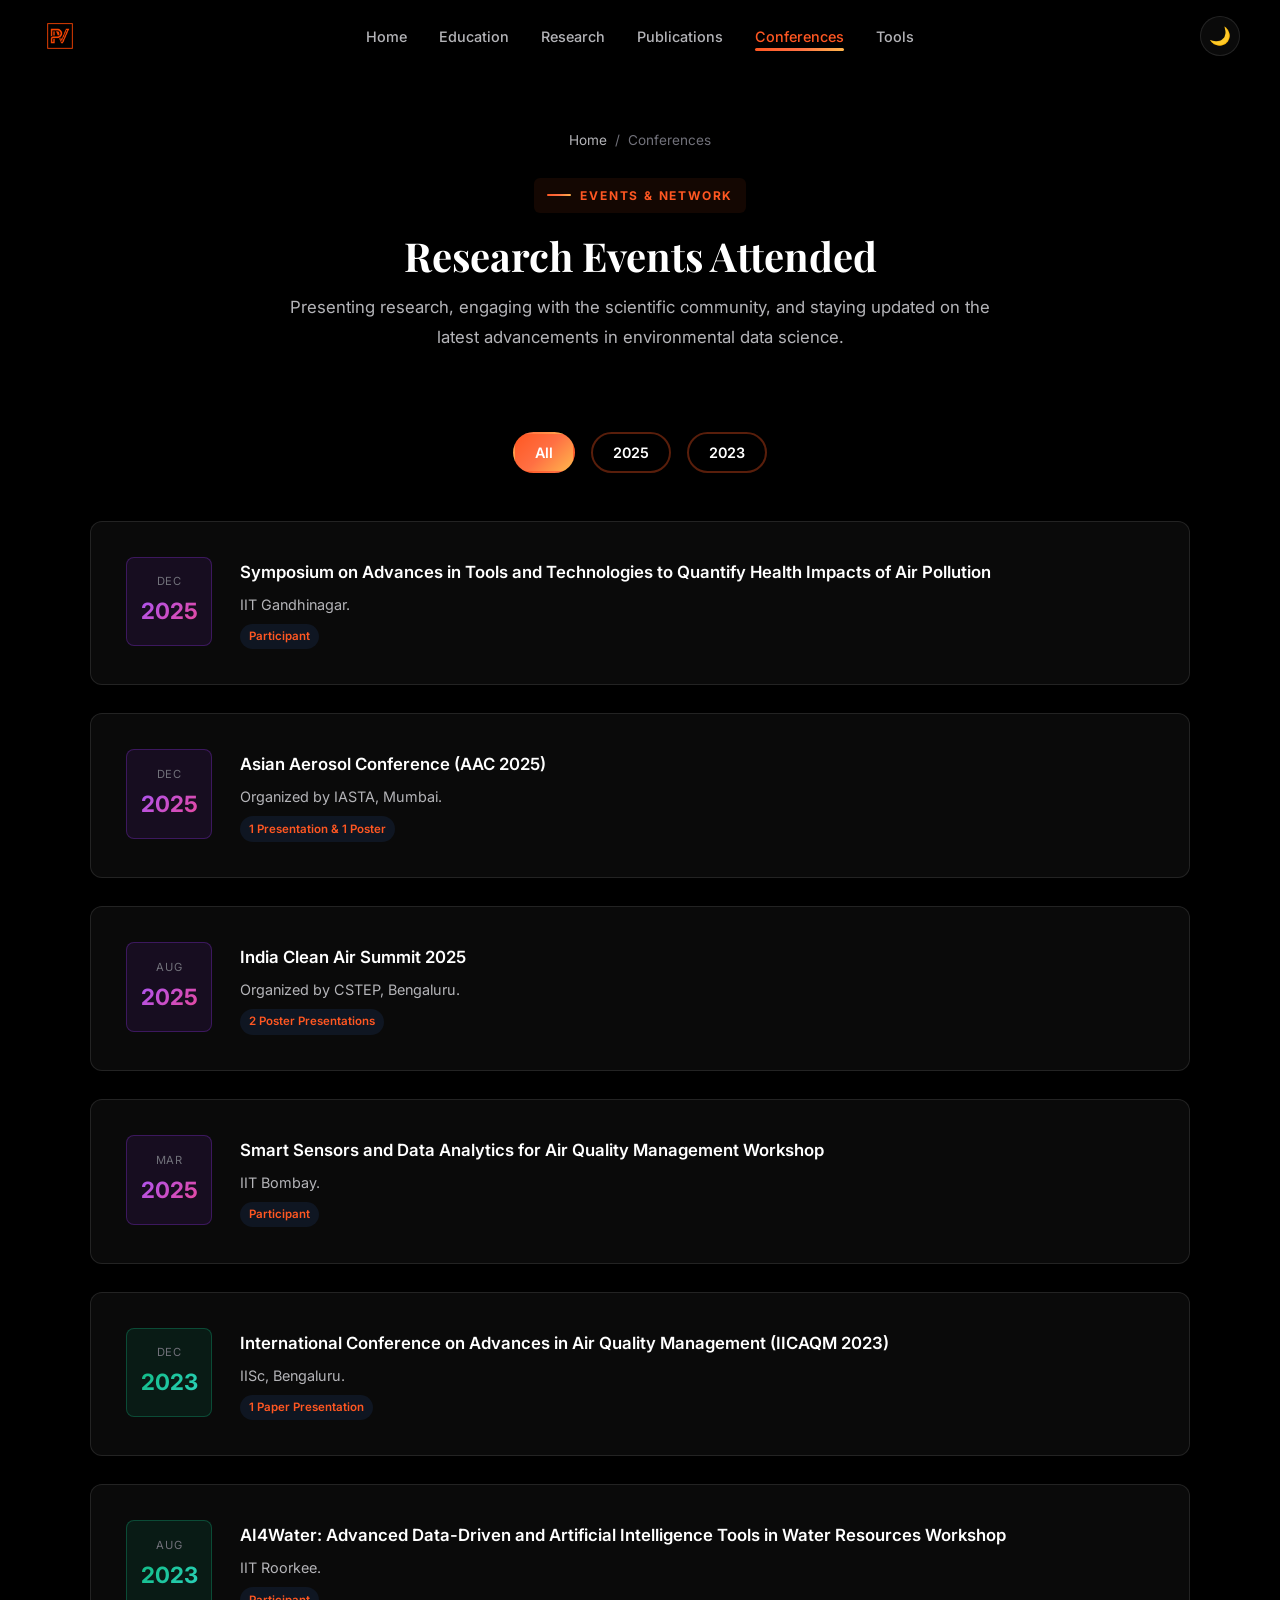
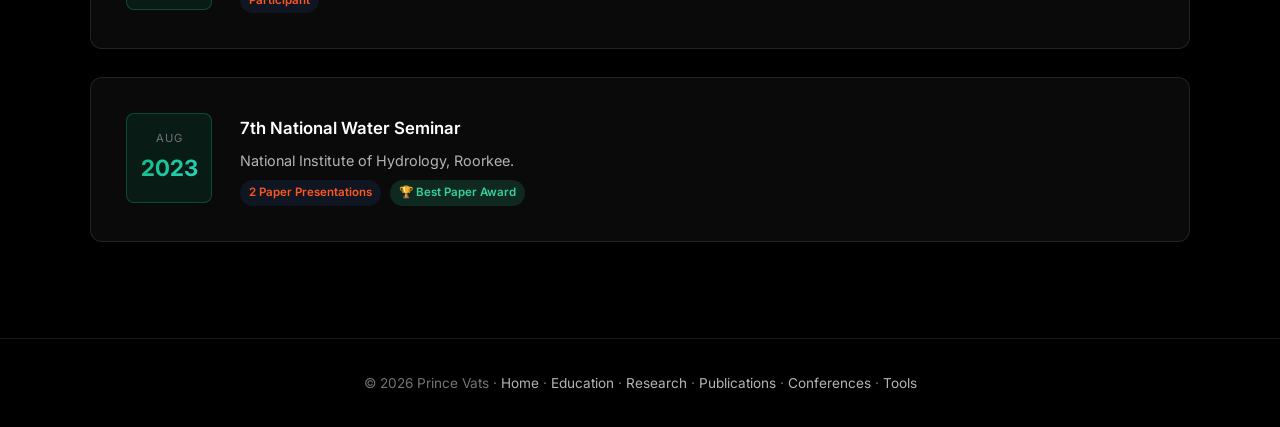
==== commit a9f0d6cc: "added tools ppage fully" ====
--- a/pages/conferences.html
+++ b/pages/conferences.html
@@ -24,7 +24,7 @@
       <li><a href="research.html">Research</a></li>
       <li><a href="publications.html">Publications</a></li>
       <li><a href="conferences.html" class="active">Conferences</a></li>
-      <li><a href="../index.html#contact">Contact</a></li>
+      <li><a href="tools.html">Tools</a></li>
     </ul>
     <button class="theme-toggle" id="themeToggle" aria-label="Toggle dark mode" title="Toggle theme">
       <span>🌙</span>
@@ -159,7 +159,7 @@
 
 <!-- ===== Footer ===== -->
 <footer class="footer">
-  © 2026 Prince Vats · <a href="../index.html">Home</a> · <a href="education.html">Education</a> · <a href="research.html">Research</a> · <a href="publications.html">Publications</a> · <a href="conferences.html">Conferences</a>
+  © 2026 Prince Vats · <a href="../index.html">Home</a> · <a href="education.html">Education</a> · <a href="research.html">Research</a> · <a href="publications.html">Publications</a> · <a href="conferences.html">Conferences</a> · <a href="tools.html">Tools</a>
 </footer>
 
 <!-- ===== Scripts ===== -->
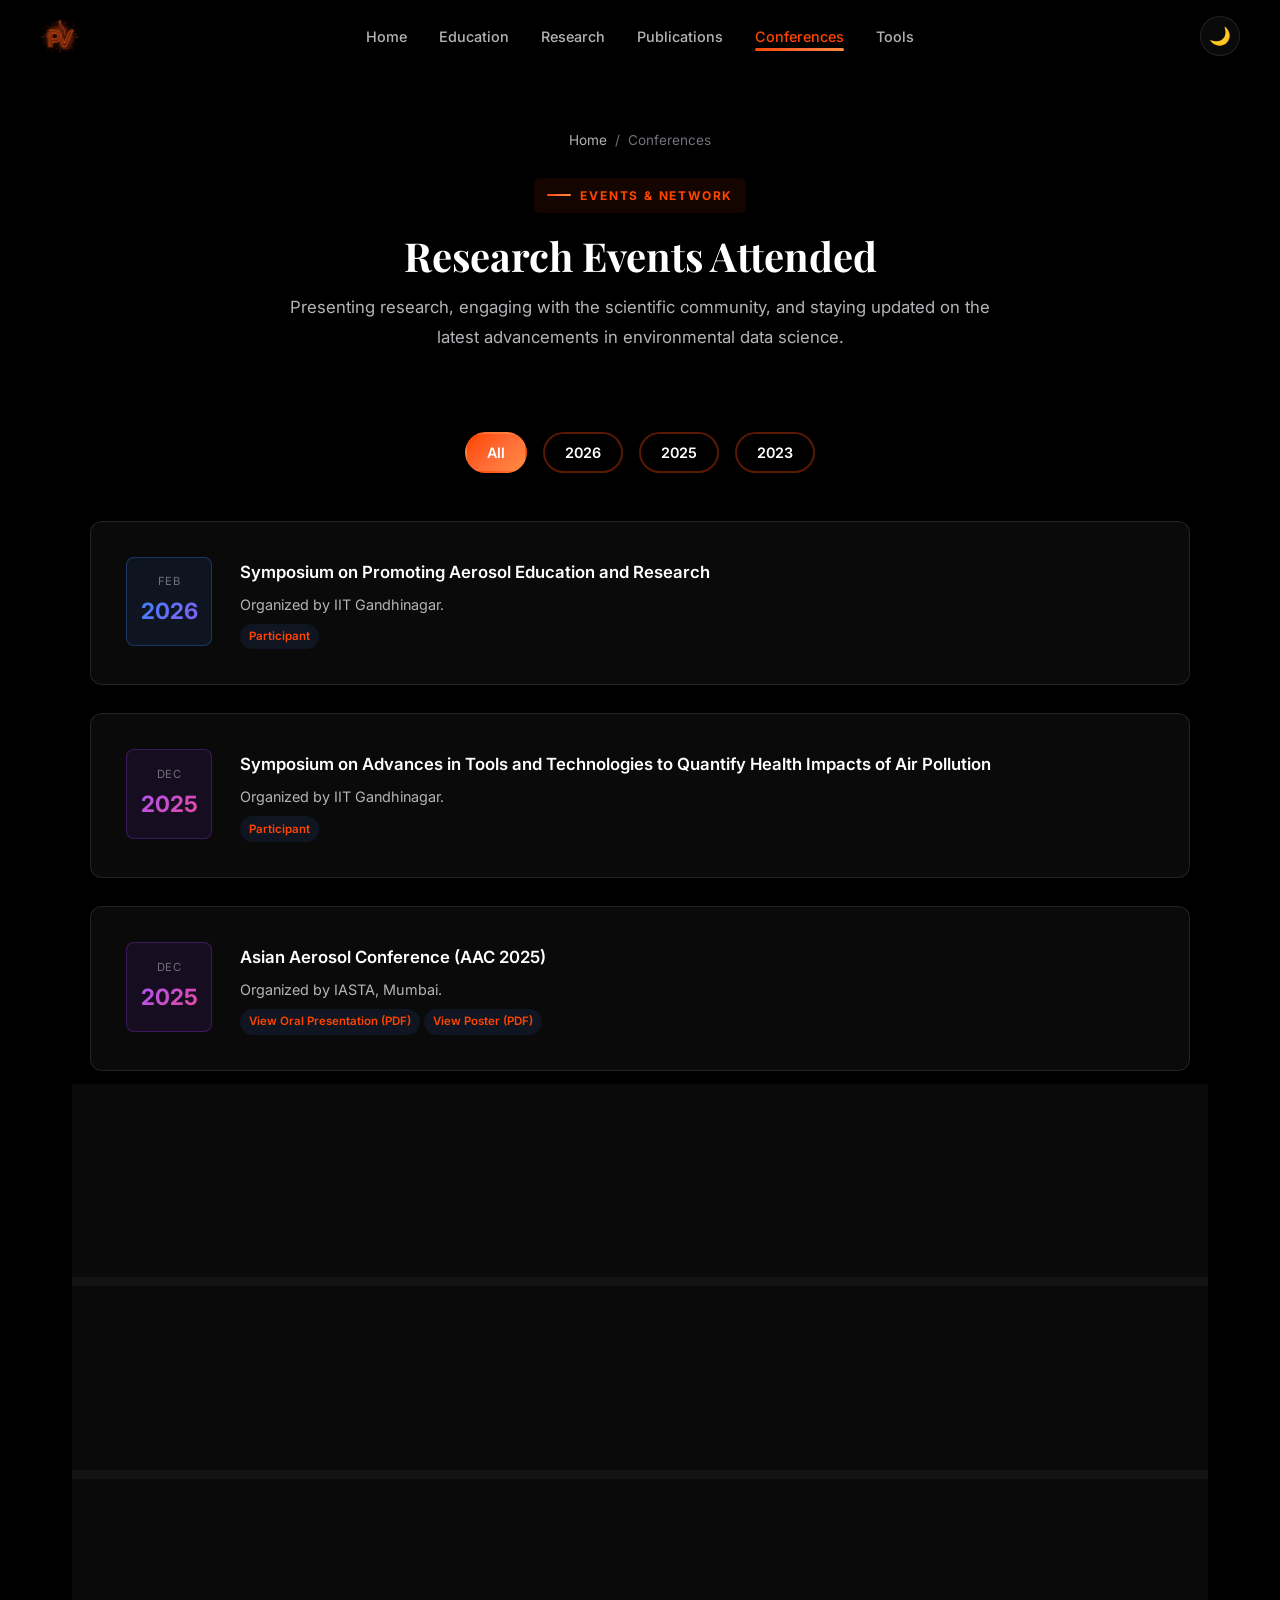
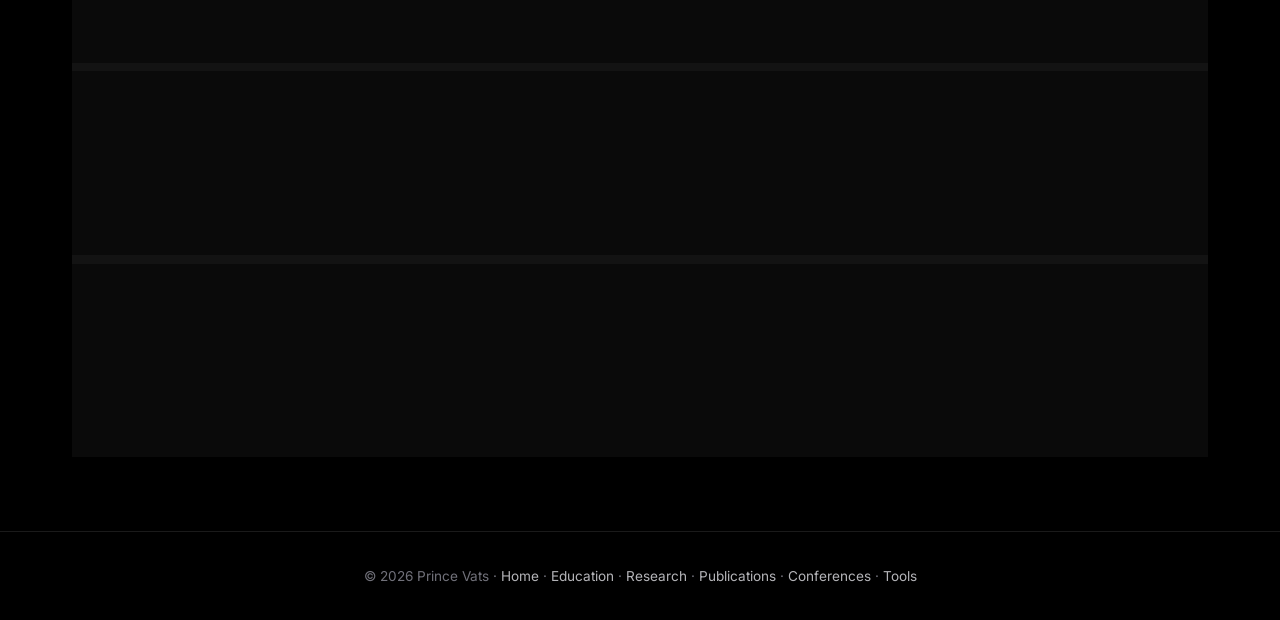
==== commit 8ca70163: "feat: implement global design tokens, responsive layout base, and new conferences page structure" ====
--- a/pages/conferences.html
+++ b/pages/conferences.html
@@ -4,8 +4,36 @@
   <meta charset="UTF-8" />
   <meta name="viewport" content="width=device-width, initial-scale=1.0" />
   <title>Conferences - Prince Vats</title>
-  <link rel="icon" type="image/png" href="../assets/images/PV.png" />
+  <link rel="icon" type="image/png" href="../assets/images/PV_logo.png" />
   <link rel="stylesheet" href="../css/style.css?v=3" />
+  <style>
+    /* Custom Year Event Colors */
+    .event-date.year-2027 {
+      --event-bg: rgba(245, 158, 11, 0.1); /* Example: Orange theme */
+      --event-border: rgba(245, 158, 11, 0.3);
+      --event-grad: linear-gradient(135deg, #f59e0b 0%, #ef4444 100%);
+    }
+    .event-date.year-2026 {
+      --event-bg: rgba(59, 130, 246, 0.1); /* Example: Blue theme */
+      --event-border: rgba(59, 130, 246, 0.3);
+      --event-grad: linear-gradient(135deg, #3b82f6 0%, #8b5cf6 100%);
+    }
+    .event-date.year-2025 {
+      --event-bg: rgba(147, 51, 234, 0.1);
+      --event-border: rgba(147, 51, 234, 0.3);
+      --event-grad: linear-gradient(135deg, #a855f7 0%, #ec4899 100%);
+    }
+    .event-date.year-2024 {
+      --event-bg: rgba(236, 72, 153, 0.1); /* Example: Pink theme */
+      --event-border: rgba(236, 72, 153, 0.3);
+      --event-grad: linear-gradient(135deg, #ec4899 0%, #f43f5e 100%);
+    }
+    .event-date.year-2023 {
+      --event-bg: rgba(16, 185, 129, 0.1);
+      --event-border: rgba(16, 185, 129, 0.3);
+      --event-grad: linear-gradient(135deg, #10b981 0%, #2dd4bf 100%);
+    }
+  </style>
 </head>
 <body>
 
@@ -16,7 +44,7 @@
 <nav class="navbar" id="navbar">
   <div class="nav-inner">
     <a href="../index.html" class="nav-logo">
-      <img src="../assets/images/PV.png" alt="PV Logo" />
+      <img src="../assets/images/PV_logo.png" alt="PV Logo" />
     </a>
     <ul class="nav-links" id="navLinks">
       <li><a href="../index.html">Home</a></li>
@@ -54,13 +82,27 @@
     <!-- Year Filters -->
     <div class="filter-controls" id="eventFilters">
       <button class="btn btn-primary filter-btn active" data-filter="all">All</button>
+      <button class="btn btn-outline filter-btn" data-filter="2026">2026</button>
       <button class="btn btn-outline filter-btn" data-filter="2025">2025</button>
       <button class="btn btn-outline filter-btn" data-filter="2023">2023</button>
     </div>
 
     <div class="event-list" id="eventList">
       
-      <!-- Event 1 -->
+      <!-- Event -->
+      <div class="event-item filterable-item" data-year="2026">
+        <div class="event-date year-2026">
+          <span class="label">Feb</span>
+          <span class="year">2026</span>
+        </div>
+        <div class="event-content">
+          <h3>Symposium on Promoting Aerosol Education and Research</h3>
+          <p>Organized by IIT Gandhinagar.</p>
+          <span class="event-tag">Participant</span>
+        </div>
+      </div>
+
+      <!-- Event -->
       <div class="event-item filterable-item" data-year="2025">
         <div class="event-date year-2025">
           <span class="label">Dec</span>
@@ -68,12 +110,12 @@
         </div>
         <div class="event-content">
           <h3>Symposium on Advances in Tools and Technologies to Quantify Health Impacts of Air Pollution</h3>
-          <p>IIT Gandhinagar.</p>
-          <span class="event-tag">Participant</span>
-        </div>
-      </div>
-
-      <!-- Event 2 -->
+          <p>Organized by IIT Gandhinagar.</p>
+          <span class="event-tag">Participant</span>
+        </div>
+      </div>
+
+      <!-- Event -->
       <div class="event-item filterable-item" data-year="2025">
         <div class="event-date year-2025">
           <span class="label">Dec</span>
@@ -82,11 +124,12 @@
         <div class="event-content">
           <h3>Asian Aerosol Conference (AAC 2025)</h3>
           <p>Organized by IASTA, Mumbai.</p>
-          <span class="event-tag">1 Presentation &amp; 1 Poster</span>
-        </div>
-      </div>
-
-      <!-- Event 3 -->
+          <a href="../assets/pdf/AAC_2025_Oral.pdf" target="_blank" rel="noopener"><span class="event-tag">View Oral Presentation (PDF)</span></a>
+          <a href="../assets/pdf/AAC_2025_Poster.pdf" target="_blank" rel="noopener"><span class="event-tag">View Poster (PDF)</span></a>
+        </div>
+      </div>
+
+      <!-- Event -->
       <div class="event-item filterable-item" data-year="2025">
         <div class="event-date year-2025">
           <span class="label">Aug</span>
@@ -95,11 +138,12 @@
         <div class="event-content">
           <h3>India Clean Air Summit 2025</h3>
           <p>Organized by CSTEP, Bengaluru.</p>
-          <span class="event-tag">2 Poster Presentations</span>
-        </div>
-      </div>
-
-      <!-- Event 4 -->
+          <a href="../assets/pdf/ICAS_2025_Poster_1.pdf" target="_blank" rel="noopener"><span class="event-tag">View Poster 1 (PDF)</span></a>
+          <a href="../assets/pdf/ICAS_2025_Poster_2.pdf" target="_blank" rel="noopener"><span class="event-tag">View Poster 2 (PDF)</span></a>
+        </div>
+      </div>
+
+      <!-- Event -->
       <div class="event-item filterable-item" data-year="2025">
         <div class="event-date year-2025">
           <span class="label">Mar</span>
@@ -107,12 +151,12 @@
         </div>
         <div class="event-content">
           <h3>Smart Sensors and Data Analytics for Air Quality Management Workshop</h3>
-          <p>IIT Bombay.</p>
-          <span class="event-tag">Participant</span>
-        </div>
-      </div>
-
-      <!-- Event 5 -->
+          <p>Organized by IIT Bombay.</p>
+          <span class="event-tag">Participant</span>
+        </div>
+      </div>
+
+      <!-- Event -->
       <div class="event-item filterable-item" data-year="2023">
         <div class="event-date year-2023">
           <span class="label">Dec</span>
@@ -120,12 +164,12 @@
         </div>
         <div class="event-content">
           <h3>International Conference on Advances in Air Quality Management (IICAQM 2023)</h3>
-          <p>IISc, Bengaluru.</p>
-          <span class="event-tag">1 Paper Presentation</span>
-        </div>
-      </div>
-
-      <!-- Event 6 -->
+          <p>Organized by IISc, Bengaluru.</p>
+          <a href="https://doi.org/10.1007/978-981-96-2359-4_18"><span class="event-tag">https://doi.org/10.1007/978-981-96-2359-4_18</span></a>
+        </div>
+      </div>
+
+      <!-- Event -->
       <div class="event-item filterable-item" data-year="2023">
         <div class="event-date year-2023">
           <span class="label">Aug</span>
@@ -133,12 +177,12 @@
         </div>
         <div class="event-content">
           <h3>AI4Water: Advanced Data-Driven and Artificial Intelligence Tools in Water Resources Workshop</h3>
-          <p>IIT Roorkee.</p>
-          <span class="event-tag">Participant</span>
-        </div>
-      </div>
-
-      <!-- Event 7 -->
+          <p>Organized by IIT Roorkee.</p>
+          <span class="event-tag">Participant</span>
+        </div>
+      </div>
+
+      <!-- Event -->
       <div class="event-item filterable-item" data-year="2023">
         <div class="event-date year-2023">
           <span class="label">Aug</span>
@@ -146,7 +190,7 @@
         </div>
         <div class="event-content">
           <h3>7th National Water Seminar</h3>
-          <p>National Institute of Hydrology, Roorkee.</p>
+          <p>Organized by National Institute of Hydrology, Roorkee.</p>
           <span class="event-tag">2 Paper Presentations</span>
           <span class="event-tag" style="background:rgba(52, 211, 153, 0.15);color:#34d399;margin-left:5px;">🏆 Best Paper Award</span>
         </div>
--- a/css/style.css
+++ b/css/style.css
@@ -14,22 +14,22 @@
   --text-secondary: #b4b4b8;
   --text-muted: #71717a;
   
-  /* Primary Accent - Refined Orange-Red */
-  --accent-1: #FF5722;        /* Refined primary orange */
-  --accent-1-hover: #FF6E40;  /* Lighter hover state */
-  --accent-1-dark: #E64A19;   /* Darker state */
-  --accent-2: #FF7043;        /* Secondary lighter orange */
-  --accent-3: #D84315;        /* Tertiary darker orange */
+  /* Primary Accent - Orange-Red */
+  --accent-1: #FF4500;        /* Orange-red primary */
+  --accent-1-hover: #FF6B35;  /* Lighter hover state */
+  --accent-1-dark: #E63E00;   /* Darker state */
+  --accent-2: #FF6B35;        /* Secondary lighter orange */
+  --accent-3: #D93000;        /* Tertiary darker orange */
   
   /* Accent Gradients */
-  --accent-gradient: linear-gradient(135deg, #FF5722 0%, #FF7043 50%, #FFB74D 100%);
-  --accent-glow: rgba(255, 87, 34, 0.15);
-  --accent-soft-glow: rgba(255, 87, 34, 0.08);
+  --accent-gradient: linear-gradient(135deg, #FF4500 0%, #FF6B35 50%, #FF8C42 100%);
+  --accent-glow: rgba(255, 69, 0, 0.15);
+  --accent-soft-glow: rgba(255, 69, 0, 0.08);
   
   /* Borders */
   --border-subtle: rgba(255, 255, 255, 0.10);
-  --border-accent: rgba(255, 87, 34, 0.35);
-  --border-accent-hover: rgba(255, 87, 34, 0.50);
+  --border-accent: rgba(255, 69, 0, 0.35);
+  --border-accent-hover: rgba(255, 69, 0, 0.50);
   
   /* Border Radius */
   --radius-sm: 8px;
@@ -40,8 +40,8 @@
   --shadow-sm: 0 4px 12px rgba(0, 0, 0, 0.4);
   --shadow-card: 0 8px 32px rgba(0, 0, 0, 0.5);
   --shadow-lg: 0 16px 48px rgba(0, 0, 0, 0.6);
-  --shadow-glow: 0 0 24px rgba(255, 87, 34, 0.20);
-  --shadow-glow-lg: 0 0 48px rgba(255, 87, 34, 0.25);
+  --shadow-glow: 0 0 24px rgba(255, 69, 0, 0.20);
+  --shadow-glow-lg: 0 0 48px rgba(255, 69, 0, 0.25);
   
   /* Transitions */
   --transition-fast: 0.2s cubic-bezier(0.4, 0, 0.2, 1);
@@ -62,24 +62,24 @@
   --text-secondary: #4b5563;
   --text-muted: #8b92a0;
   
-  /* Accent Colors - Same accent */
-  --accent-1: #FF5722;
-  --accent-1-hover: #FF6E40;
-  --accent-1-dark: #E64A19;
-  --accent-2: #FF7043;
-  --accent-3: #D84315;
+  /* Accent Colors - Orange-Red */
+  --accent-1: #FF4500;
+  --accent-1-hover: #FF6B35;
+  --accent-1-dark: #E63E00;
+  --accent-2: #FF6B35;
+  --accent-3: #D93000;
   
   /* Borders */
   --border-subtle: rgba(0, 0, 0, 0.10);
-  --border-accent: rgba(255, 87, 34, 0.30);
-  --border-accent-hover: rgba(255, 87, 34, 0.45);
+  --border-accent: rgba(255, 69, 0, 0.30);
+  --border-accent-hover: rgba(255, 69, 0, 0.45);
   
   /* Shadows */
   --shadow-sm: 0 4px 12px rgba(0, 0, 0, 0.08);
   --shadow-card: 0 8px 32px rgba(0, 0, 0, 0.12);
   --shadow-lg: 0 16px 48px rgba(0, 0, 0, 0.15);
-  --shadow-glow: 0 0 24px rgba(255, 87, 34, 0.15);
-  --shadow-glow-lg: 0 0 48px rgba(255, 87, 34, 0.20);
+  --shadow-glow: 0 0 24px rgba(255, 69, 0, 0.15);
+  --shadow-glow-lg: 0 0 48px rgba(255, 69, 0, 0.20);
 }
 
 /* ===== Reset & Base ===== */
@@ -762,6 +762,62 @@
   align-self: flex-start;
 }
 
+/* ===== Research Focus Areas ===== */
+.focus-areas-grid {
+  display: grid;
+  grid-template-columns: repeat(auto-fit, minmax(280px, 1fr));
+  gap: 1.5rem;
+}
+
+.focus-area-card {
+  background: linear-gradient(135deg, var(--bg-glass) 0%, rgba(74, 124, 126, 0.05) 100%);
+  border: 1.5px solid var(--border-accent);
+  border-radius: var(--radius-md);
+  padding: 2rem;
+  transition: var(--transition-smooth);
+  backdrop-filter: blur(10px);
+  position: relative;
+  overflow: hidden;
+  box-shadow: var(--shadow-sm);
+}
+
+.focus-area-card::before {
+  content: '';
+  position: absolute;
+  inset: 0;
+  background: linear-gradient(135deg, rgba(74, 124, 126, 0.1) 0%, transparent 100%);
+  opacity: 0;
+  transition: opacity var(--transition-fast);
+  pointer-events: none;
+}
+
+.focus-area-card:hover {
+  border-color: var(--accent-1-hover);
+  transform: translateY(-8px);
+  box-shadow: var(--shadow-glow);
+}
+
+.focus-area-card:hover::before {
+  opacity: 1;
+}
+
+.focus-area-card h3 {
+  font-size: 1.2rem;
+  font-weight: 600;
+  color: var(--text-primary);
+  margin-bottom: 0.75rem;
+  display: flex;
+  align-items: center;
+  gap: 0.5rem;
+}
+
+.focus-area-card p {
+  color: var(--text-secondary);
+  font-size: 0.9rem;
+  line-height: 1.7;
+  margin: 0;
+}
+
 /* ===== Education Timeline ===== */
 .timeline {
   position: relative;
@@ -882,6 +938,53 @@
   gap: 1.75rem;
 }
 
+/* ===== Featured Project Card ===== */
+.project-featured {
+  background: linear-gradient(135deg, var(--bg-glass) 0%, rgba(74, 124, 126, 0.08) 100%);
+  border: 2px solid var(--border-accent);
+  border-radius: var(--radius-lg);
+  padding: 2.5rem;
+  backdrop-filter: blur(10px);
+  transition: var(--transition-smooth);
+  box-shadow: var(--shadow-card);
+  position: relative;
+  overflow: hidden;
+}
+
+.project-featured::before {
+  content: '';
+  position: absolute;
+  top: 0;
+  left: 0;
+  right: 0;
+  height: 4px;
+  background: var(--accent-gradient);
+}
+
+.project-featured:hover {
+  border-color: var(--accent-1-hover);
+  box-shadow: var(--shadow-glow-lg);
+  transform: translateY(-4px);
+}
+
+.project-header {
+  margin-bottom: 1.5rem;
+  padding-bottom: 1.5rem;
+  border-bottom: 1px solid var(--border-subtle);
+}
+
+.project-description {
+  position: relative;
+  z-index: 1;
+}
+
+/* ===== Research Cards ===== */
+.research-grid {
+  display: grid;
+  grid-template-columns: repeat(auto-fill, minmax(300px, 1fr));
+  gap: 1.75rem;
+}
+
 .research-card {
   background: var(--bg-glass);
   border: 1.5px solid var(--border-subtle);
@@ -1089,6 +1192,63 @@
   border: 1px solid var(--border-accent);
 }
 
+/* ===== Publication Status Badge & Categories ===== */
+.pub-status-badge {
+  display: inline-block;
+  font-size: 0.7rem;
+  font-weight: 700;
+  text-transform: uppercase;
+  letter-spacing: 0.1em;
+  padding: 0.4rem 0.9rem;
+  border-radius: 50px;
+  margin-bottom: 1rem;
+  border: 1px solid currentColor;
+  background: rgba(74, 124, 126, 0.1);
+  color: var(--accent-1);
+}
+
+.pub-categories {
+  display: flex;
+  flex-wrap: wrap;
+  gap: 0.5rem;
+  margin: 0.75rem 0 1rem 0;
+}
+
+.pub-category {
+  display: inline-flex;
+  align-items: center;
+  padding: 0.3rem 0.75rem;
+  background: rgba(74, 124, 126, 0.12);
+  color: var(--accent-2);
+  font-size: 0.8rem;
+  font-weight: 500;
+  border-radius: 6px;
+  border: 1px solid var(--border-accent);
+  transition: var(--transition-fast);
+}
+
+.pub-category:hover {
+  background: rgba(74, 124, 126, 0.2);
+  border-color: var(--accent-1-hover);
+  color: var(--accent-1-hover);
+}
+
+.pub-link {
+  display: inline-block;
+  margin-top: 1rem;
+  color: var(--accent-1);
+  font-size: 0.9rem;
+  font-weight: 600;
+  text-decoration: none;
+  transition: var(--transition-fast);
+  border-bottom: 2px solid transparent;
+}
+
+.pub-link:hover {
+  color: var(--accent-1-hover);
+  border-bottom-color: var(--accent-1-hover);
+}
+
 .scholar-cta {
   margin-top: 3rem;
   text-align: center;
@@ -1147,15 +1307,15 @@
   min-width: 80px;
   padding: 0.85rem;
   border-radius: var(--radius-sm);
-  background: var(--accent-soft-glow);
-  border: 1.5px solid var(--border-accent);
+  background: var(--event-bg, var(--accent-soft-glow));
+  border: 1.5px solid var(--event-border, var(--border-accent));
   transition: var(--transition-smooth);
 }
 
 .event-date .year {
   font-size: 1.4rem;
   font-weight: 700;
-  background: var(--accent-gradient);
+  background: var(--event-grad, var(--accent-gradient));
   -webkit-background-clip: text;
   -webkit-text-fill-color: transparent;
   background-clip: text;
@@ -1178,28 +1338,6 @@
   color: var(--text-secondary);
   font-size: 0.9rem;
   line-height: 1.6;
-}
-
-/* Custom Year Event Colors */
-.event-date.year-2025 {
-  background: rgba(147, 51, 234, 0.1);
-  border-color: rgba(147, 51, 234, 0.3);
-}
-.event-date.year-2025 .year {
-  background: linear-gradient(135deg, #a855f7 0%, #ec4899 100%);
-  -webkit-background-clip: text;
-  -webkit-text-fill-color: transparent;
-  background-clip: text;
-}
-.event-date.year-2023 {
-  background: rgba(16, 185, 129, 0.1);
-  border-color: rgba(16, 185, 129, 0.3);
-}
-.event-date.year-2023 .year {
-  background: linear-gradient(135deg, #10b981 0%, #2dd4bf 100%);
-  -webkit-background-clip: text;
-  -webkit-text-fill-color: transparent;
-  background-clip: text;
 }
 
 /* ===== Filter Controls ===== */
